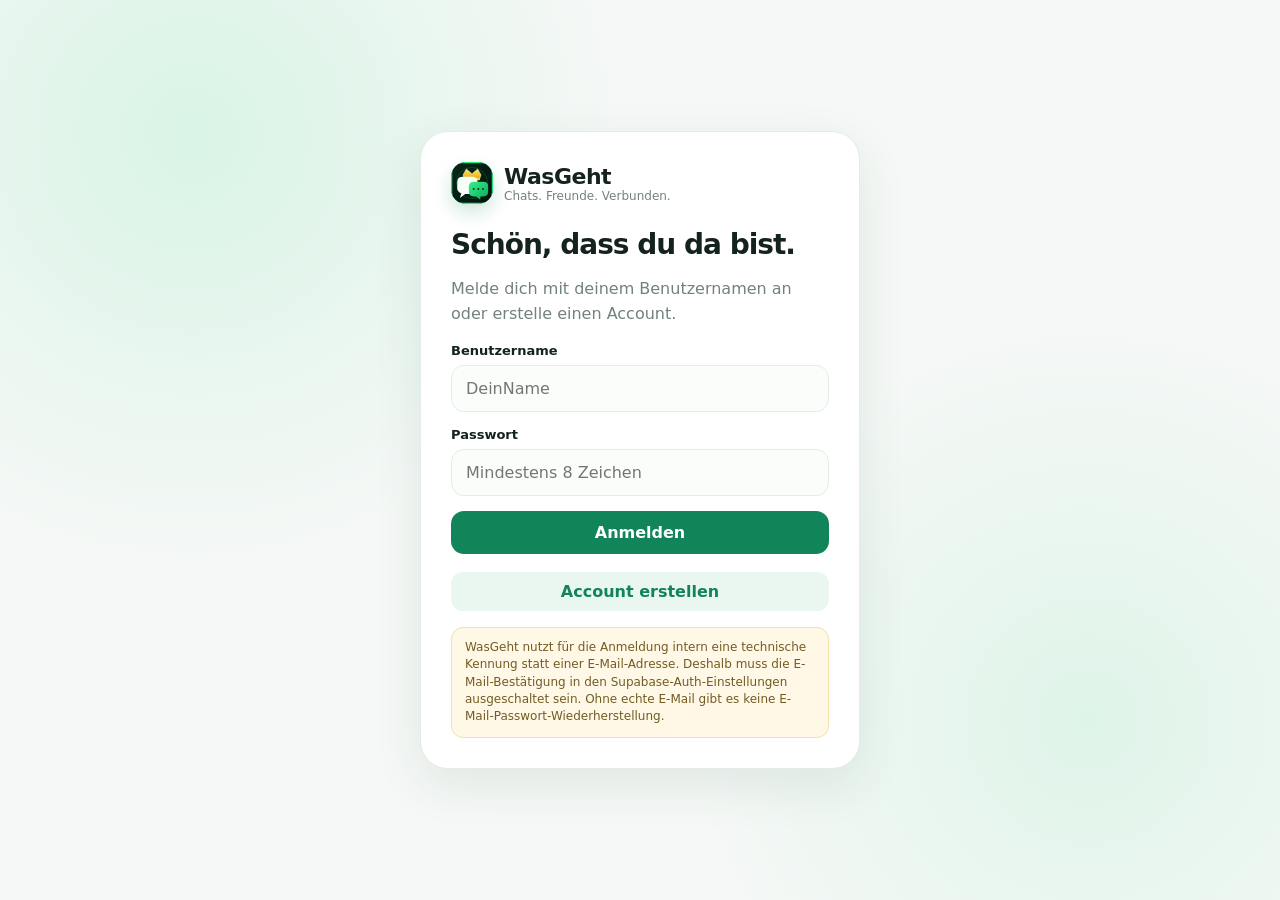
==== index.html @ f9642203 "Keep chat composer visible when mobile keyboard opens" ====
<!doctype html>
<html lang="de">
<head>
<meta charset="utf-8">
<meta name="viewport" content="width=device-width,initial-scale=1,viewport-fit=cover">
<meta name="theme-color" content="#12845a">
<meta name="description" content="WasGeht – Chats. Freunde. Verbunden.">
<link rel="icon" type="image/svg+xml" href="./icon.svg?v=4">
<link rel="apple-touch-icon" sizes="180x180" href="./icon.svg?v=4">
<meta name="apple-mobile-web-app-capable" content="yes">
<meta name="apple-mobile-web-app-title" content="WasGeht">
<link rel="manifest" href="./manifest.webmanifest">
<title>WasGeht – Chats. Freunde. Verbunden.</title>
<style>
:root{--green:#12845a;--green2:#19a875;--mint:#e9f7f0;--bg:#f5f8f6;--ink:#14231d;--muted:#73827a;--line:#e4ece7;--white:#fff;--shadow:0 16px 50px rgba(17,63,43,.09)}
*{box-sizing:border-box}html,body{margin:0;min-height:100%;font-family:Inter,ui-sans-serif,system-ui,-apple-system,BlinkMacSystemFont,"Segoe UI",sans-serif;background:var(--bg);color:var(--ink)}button,input,textarea,select{font:inherit}button{cursor:pointer;border:0}.hidden{display:none!important}.muted{color:var(--muted)}.small{font-size:12px}.brand{display:flex;align-items:center;gap:11px;font-weight:850;letter-spacing:-.5px}.brand-mark{width:42px;height:42px;border-radius:15px;background:linear-gradient(145deg,#1bb77b,#08764e);display:grid;place-items:center;overflow:hidden;box-shadow:0 8px 18px #12845a33;flex:none}.brand-mark img{width:100%;height:100%;object-fit:cover}.brand-name{font-size:22px}.tagline{font-size:12px;color:var(--muted);font-weight:500;letter-spacing:0}
.auth-wrap{min-height:100vh;display:grid;place-items:center;padding:22px;background:radial-gradient(circle at 15% 15%,#d9f4e6,transparent 32%),radial-gradient(circle at 85% 80%,#dff4e9,transparent 30%),var(--bg)}.auth-card{width:min(440px,100%);background:white;border:1px solid var(--line);border-radius:28px;padding:30px;box-shadow:var(--shadow)}.auth-card h1{font-size:28px;letter-spacing:-1px;margin:24px 0 7px}.auth-card p{color:var(--muted);line-height:1.55}.field{display:grid;gap:7px;margin:15px 0}.field label{font-size:13px;font-weight:700}.field input,.field textarea,.searchbox{width:100%;border:1px solid var(--line);border-radius:13px;padding:13px 14px;outline:none;background:#fbfdfb;color:var(--ink)}.field input:focus,.field textarea:focus,.searchbox:focus{border-color:#69c59b;box-shadow:0 0 0 3px #19a87518}.primary{background:var(--green);color:#fff;border-radius:13px;padding:12px 17px;font-weight:750;transition:.15s}.primary:hover{background:#0d704b;transform:translateY(-1px)}.secondary{background:var(--mint);color:var(--green);border-radius:12px;padding:10px 13px;font-weight:700}.ghost{background:transparent;color:var(--muted);padding:9px 11px;border-radius:10px}.ghost:hover{background:#f0f6f2;color:var(--green)}.danger{background:#fff0ef;color:#bd3930;border-radius:11px;padding:9px 12px;font-weight:700}.auth-actions{display:flex;gap:9px;margin-top:18px}.auth-actions button{flex:1}.notice{background:#fff8e7;border:1px solid #f2dfb0;color:#735c23;padding:11px 13px;border-radius:12px;font-size:12px;line-height:1.45;margin-top:16px}.message{padding:10px 12px;border-radius:12px;background:#f0f8f3;color:#166b4b;font-size:13px;margin:12px 0}.error{background:#fff0ef;color:#a9322c}
#app{height:100dvh;display:grid;grid-template-columns:270px 340px minmax(0,1fr);gap:0;background:#fff;overflow:hidden}.rail{background:#fbfdfb;border-right:1px solid var(--line);display:flex;flex-direction:column;padding:20px 14px;min-width:0}.rail .brand{padding:2px 9px 22px}.nav{display:grid;gap:5px}.nav button{display:flex;align-items:center;gap:12px;padding:12px 13px;border-radius:13px;background:transparent;color:#65746c;text-align:left;font-weight:700}.nav button.active,.nav button:hover{background:var(--mint);color:var(--green)}.nav .ico{width:23px;text-align:center;font-size:18px}.rail-bottom{margin-top:auto;border-top:1px solid var(--line);padding:14px 7px 0;display:flex;align-items:center;gap:10px}.avatar{width:39px;height:39px;border-radius:50%;background:#d9f1e5;color:var(--green);display:grid;place-items:center;font-weight:850;flex:none;overflow:hidden}.avatar img{width:100%;height:100%;object-fit:cover}.user-mini{min-width:0;flex:1}.user-mini strong{display:block;white-space:nowrap;overflow:hidden;text-overflow:ellipsis;font-size:13px}.list-panel{border-right:1px solid var(--line);display:flex;flex-direction:column;min-width:0;background:#fff}.list-head{padding:22px 20px 14px}.list-head h2{margin:0 0 14px;font-size:22px;letter-spacing:-.7px}.list-content{overflow:auto;padding:4px 10px 20px}.list-item{display:flex;align-items:center;gap:11px;padding:12px;border-radius:15px;cursor:pointer}.list-item:hover,.list-item.selected{background:#edf8f1}.list-item .meta{min-width:0;flex:1}.list-item strong{display:block;font-size:14px;white-space:nowrap;overflow:hidden;text-overflow:ellipsis}.list-item p{margin:4px 0 0;font-size:12px;color:var(--muted);white-space:nowrap;overflow:hidden;text-overflow:ellipsis}.dot{width:9px;height:9px;border-radius:50%;background:#20b77b;display:inline-block;margin-right:5px}.main{display:flex;flex-direction:column;min-width:0;min-height:0;background:#f8fbf9;position:relative}.empty{height:100%;display:grid;place-items:center;text-align:center;padding:25px}.empty-mark{width:90px;height:90px;border-radius:30px;background:#e6f6ed;color:var(--green);display:grid;place-items:center;font-size:42px;margin:0 auto 20px}.empty h2{margin:0 0 7px;font-size:23px}.empty p{color:var(--muted);max-width:350px;line-height:1.5}.chat-head{height:76px;background:#fff;border-bottom:1px solid var(--line);display:flex;align-items:center;padding:12px 20px;gap:12px}.chat-head .head-meta{flex:1;min-width:0}.chat-head strong{display:block}.chat-head .muted{font-size:12px;margin-top:4px}.chat-actions{display:flex;gap:5px}.chat-actions button{font-size:18px}.messages{flex:1;overflow:auto;padding:24px clamp(14px,4vw,54px);display:flex;flex-direction:column;gap:10px}.bubble-row{display:flex;align-items:flex-end;gap:8px;max-width:min(78%,640px)}.bubble-row.mine{align-self:flex-end;flex-direction:row-reverse}.bubble{background:#fff;border:1px solid var(--line);padding:10px 13px;border-radius:16px 16px 16px 5px;box-shadow:0 2px 7px #12351d08;min-width:80px;overflow-wrap:anywhere}.mine .bubble{background:#dff5e8;border-color:#d2eddd;border-radius:16px 16px 5px 16px}.bubble .sender{font-size:11px;font-weight:800;color:var(--green);margin-bottom:4px}.bubble .body{font-size:14px;line-height:1.45;white-space:pre-wrap}.bubble .time{font-size:10px;color:#829087;text-align:right;margin-top:5px}.bubble img,.bubble video{max-width:260px;max-height:230px;border-radius:10px;display:block;margin:5px 0}.bubble audio{max-width:260px}.bubble-tools{display:flex;gap:3px;opacity:0;transition:.15s}.bubble-row:hover .bubble-tools{opacity:1}.bubble-tools button{background:white;border:1px solid var(--line);border-radius:8px;padding:4px 6px;font-size:12px}.composer{background:#fff;border-top:1px solid var(--line);padding:14px 20px;display:flex;gap:9px;align-items:flex-end}.composer textarea{flex:1;resize:none;max-height:120px;border:1px solid var(--line);border-radius:15px;padding:12px 14px;outline:none;background:#fbfdfb}.composer button{width:44px;height:44px;border-radius:14px}.section-view{padding:24px;overflow:auto}.section-view h2{margin:0 0 6px;font-size:24px;letter-spacing:-.7px}.section-view .intro{color:var(--muted);margin:0 0 20px}.card{background:white;border:1px solid var(--line);border-radius:17px;padding:16px;margin:12px 0;box-shadow:0 3px 10px #173d2806}.card-row{display:flex;align-items:center;gap:12px}.card-row .grow{flex:1;min-width:0}.card-row strong{display:block}.card-row p{margin:4px 0 0;color:var(--muted);font-size:12px}.actions{display:flex;gap:7px;flex-wrap:wrap;margin-top:12px}.pill{font-size:11px;background:#eff7f2;color:#39755a;padding:5px 8px;border-radius:30px}.status-grid{display:grid;grid-template-columns:repeat(auto-fill,minmax(180px,1fr));gap:12px}.status-card{background:linear-gradient(145deg,#e2f7eb,#f9fffb);border:1px solid #d8eee1;border-radius:18px;padding:17px;min-height:130px;position:relative}.status-menu{position:absolute;right:10px;top:9px;z-index:3}.status-menu summary{list-style:none;cursor:pointer;width:32px;height:32px;border-radius:9px;background:#ffffffd9;color:#52675c;display:grid;place-items:center;font-size:22px;font-weight:800}.status-menu summary::-webkit-details-marker{display:none}.status-menu-pop{position:absolute;right:0;top:35px;background:#fff;border:1px solid var(--line);border-radius:11px;padding:7px;box-shadow:0 8px 24px #102b1c24;min-width:130px}.status-menu-pop button{width:100%;text-align:left;border:0;cursor:pointer}.modal-backdrop{position:fixed;inset:0;background:#0b241a70;display:grid;place-items:center;padding:16px;z-index:10}.modal{background:white;width:min(460px,100%);border-radius:22px;padding:22px;box-shadow:var(--shadow);max-height:90dvh;overflow:auto}.modal h3{margin:0 0 14px}.modal-actions{display:flex;justify-content:flex-end;gap:8px;margin-top:15px}.call-overlay{position:fixed;inset:0;background:#071d14f2;z-index:20;color:white;display:flex;flex-direction:column;align-items:center;justify-content:center;padding:20px}.call-videos{display:flex;gap:12px;max-width:900px;width:100%;justify-content:center;flex-wrap:wrap}.call-videos video{width:min(42vw,380px);max-height:55vh;background:#193d2d;border-radius:20px;object-fit:cover}.group-call-videos{display:flex;flex-wrap:wrap;gap:12px;justify-content:center;width:min(1100px,100%);max-height:62vh;overflow:auto}.group-call-tile{position:relative;width:min(28vw,260px);min-width:145px;aspect-ratio:4/3;background:#193d2d;border-radius:16px;overflow:hidden}.group-call-tile video{width:100%;height:100%;object-fit:cover;background:#193d2d}.group-call-tile span{position:absolute;left:8px;bottom:8px;padding:4px 8px;border-radius:8px;background:#071d14c9;color:#fff;font-size:12px}.group-call-local{outline:2px solid #42c98d}.call-buttons{display:flex;gap:14px;margin-top:25px}.call-buttons button{border-radius:50%;width:58px;height:58px;font-size:22px;background:#244a38;color:white}.call-buttons .hang{background:#d94040}.toast{position:fixed;bottom:22px;left:50%;transform:translateX(-50%);background:#153c2b;color:white;padding:11px 16px;border-radius:12px;z-index:50;box-shadow:var(--shadow);font-size:13px;max-width:90vw}.mobile-top{display:none}.bubble-row{position:relative}.bubble{position:relative;padding:9px 12px}.bubble .body{font-weight:650}.bubble-menu-trigger{position:absolute;right:5px;top:5px;width:27px;height:27px;border-radius:8px;background:#ffffffd9;color:#60736a;font-size:19px;line-height:1}.bubble-menu{display:none;position:absolute;right:5px;top:34px;z-index:4;min-width:165px;padding:7px;background:#fff;border:1px solid var(--line);border-radius:12px;box-shadow:0 8px 28px #102b1c24}.bubble-menu.open{display:grid;gap:3px}.bubble-menu button{background:transparent;text-align:left;padding:8px 9px;border-radius:8px;font-size:12px;color:var(--ink)}.bubble-menu button:hover{background:var(--mint)}.bubble-menu .menu-close{color:#a13b35;border-top:1px solid var(--line);margin-top:3px}
@media(max-width:950px){#app{grid-template-columns:72px 290px minmax(0,1fr)}.rail{padding:17px 9px}.rail .brand{padding:0 5px 20px}.brand-name,.tagline,.nav .nav-label,.user-mini{display:none}.brand-mark{width:48px;height:48px}.nav button{justify-content:center;padding:13px 5px}.rail-bottom{justify-content:center}.list-head{padding:18px 14px 12px}}
@media(max-width:650px){#app{display:block;height:100dvh}.rail{position:fixed;z-index:5;bottom:0;left:0;right:0;height:66px;border-right:0;border-top:1px solid var(--line);padding:5px 9px;background:#fff}.rail .brand,.rail-bottom{display:none}.nav{display:flex;justify-content:space-around;align-items:center;height:100%}.nav button{flex:1;justify-content:center;display:grid;gap:0;padding:6px 2px;font-size:10px}.nav .ico{font-size:19px}.nav .nav-label{display:block;font-size:10px}.list-panel{height:calc(100dvh - 66px);border:0}.main{height:calc(100dvh - 66px)}#app.chat-open .list-panel{display:none}#app.chat-open .main{display:flex}.chat-head{height:66px;padding:10px 12px}.chat-actions{gap:0}.chat-actions button{padding:7px}.messages{padding:15px 12px}.bubble-row{max-width:90%}.composer{padding:9px 10px}.section-view{padding:18px 14px}.mobile-top{display:flex;align-items:center;gap:10px}.mobile-back{display:inline-block!important}.list-head h2{font-size:21px}.auth-card{padding:24px 20px}}

/* Querformat: Seitenleiste und Chatspalten bleiben nebeneinander sichtbar. */
@media (orientation:landscape) and (max-height:600px){
  #app{display:grid;height:100dvh;min-height:0;grid-template-columns:60px minmax(185px,27vw) minmax(0,1fr);overflow:hidden}
  .rail{position:relative;inset:auto;height:100%;padding:10px 6px;border-top:0;border-right:1px solid var(--line);display:flex;flex-direction:column}
  .rail .brand{display:none}
  .rail-bottom{display:none}
  .nav{display:flex;flex-direction:column;justify-content:flex-start;gap:5px;height:auto}
  .nav button{display:flex;justify-content:center;flex:0 0 auto;padding:10px 4px}
  .nav .nav-label{display:none}
  .nav .ico{font-size:19px}
  .list-panel{display:flex;height:100%;min-height:0;border-right:1px solid var(--line)}
  .list-head{padding:10px 12px 8px}
  .list-head h2{font-size:18px;margin-bottom:8px}
  .list-content{min-height:0;overflow:auto}
  .main{display:flex;height:100%;min-height:0}
  .chat-head{height:54px;min-height:54px;padding:6px 12px}
  .messages{padding:10px 14px;gap:7px}
  .composer{padding:7px 10px}
  .composer textarea{max-height:68px}
  .section-view{padding:12px 16px}
  .call-overlay{padding:8px 14px;overflow:auto}
  .call-overlay h2{margin:2px 0;font-size:20px}
  .call-overlay p{margin:3px 0 8px}
  .call-videos{flex-wrap:nowrap;align-items:center;max-height:55dvh}
  .call-videos video{width:min(38vw,340px);max-height:48dvh}
  .call-buttons{margin-top:10px;gap:10px}
  .call-buttons button{width:48px;height:48px}
}

/* iPhone/iPad Hochkant: Navigation dauerhaft sichtbar, auch als installierte Web-App. */
@media screen and (max-width:760px) and (orientation:portrait){
  #app{display:flex!important;flex-direction:column!important;height:100dvh;min-height:0;overflow:hidden}
  .rail{order:2!important;position:fixed!important;left:0!important;right:0!important;bottom:0!important;top:auto!important;width:100%!important;height:calc(68px + env(safe-area-inset-bottom))!important;padding:5px 8px calc(5px + env(safe-area-inset-bottom))!important;display:flex!important;z-index:100!important;background:#fff!important;border-top:1px solid var(--line)!important;border-right:0!important}
  .rail .brand,.rail-bottom{display:none!important}
  .nav{display:flex!important;flex-direction:row!important;justify-content:space-around!important;align-items:center!important;gap:2px!important;width:100%!important;height:100%!important}
  .nav button{display:flex!important;flex:1 1 0!important;flex-direction:column!important;align-items:center!important;justify-content:center!important;gap:3px!important;min-width:0!important;padding:5px 1px!important;font-size:10px!important}
  .nav .ico{display:block!important;font-size:19px!important;line-height:1.1!important}
  .nav .nav-label{display:block!important;font-size:9px!important;white-space:nowrap!important}
  .list-panel{order:0!important;flex:1 1 auto!important;width:100%!important;height:auto!important;min-height:0!important;overflow:auto!important;padding-bottom:calc(70px + env(safe-area-inset-bottom))!important}
  .main{order:1!important;flex:1 1 auto!important;width:100%!important;height:auto!important;min-height:0!important;padding-bottom:calc(68px + env(safe-area-inset-bottom))!important;overflow:hidden!important}
  #app.chat-open .list-panel{display:none!important}
  #app.chat-open .main{display:flex!important}
}
/* Touch + viewport repair */
html,body{height:100%;overflow:hidden}
#app,.main,.list-panel,.messages,.list-content{min-height:0}
.main{overflow:hidden}
.messages,.list-content,.section-view{overscroll-behavior:contain;-webkit-overflow-scrolling:touch;touch-action:pan-y}
.composer{flex:none;min-height:60px;position:relative;z-index:2}
.composer textarea{min-width:0;min-height:44px;max-height:140px;flex:1 1 auto;resize:none;user-select:text;-webkit-user-select:text;touch-action:pan-y;pointer-events:auto;font-size:16px;line-height:1.35}
.composer button{flex:0 0 42px;min-width:42px;min-height:42px;touch-action:manipulation}
@media (max-width:900px) and (orientation:portrait){#app{grid-template-columns:64px minmax(220px,34vw) minmax(0,1fr)}}
@media (max-width:760px) and (orientation:portrait){
 #app{display:block!important;position:relative!important;height:var(--wg-vh,100dvh)!important;min-height:0!important;overflow:hidden!important}
 .rail{position:fixed!important;left:0!important;right:0!important;bottom:0!important;top:auto!important;height:calc(66px + env(safe-area-inset-bottom))!important;padding-bottom:env(safe-area-inset-bottom)!important;z-index:100!important}
 .list-panel,.main{position:absolute!important;left:0!important;right:0!important;top:0!important;bottom:calc(66px + env(safe-area-inset-bottom))!important;width:auto!important;height:auto!important;min-height:0!important;max-height:none!important;overflow:hidden!important}
 .list-panel{display:flex!important}.main{display:none!important;flex-direction:column!important}
 #app.chat-open .list-panel{display:none!important}#app.chat-open .main{display:flex!important}
 .chat-head{flex:0 0 58px!important;height:58px!important;min-height:58px!important;padding:6px 9px!important}
 .chat-head .avatar{width:34px;height:34px}.chat-actions button{min-width:34px;padding:6px!important}
 .messages{display:flex!important;flex:1 1 0!important;min-height:0!important;overflow-y:auto!important;overflow-x:hidden!important;padding:12px 10px!important}
 .composer{display:flex!important;flex:0 0 auto!important;align-items:flex-end!important;gap:5px!important;padding:7px 7px max(8px,env(safe-area-inset-bottom))!important;background:#fff!important}
 .composer textarea{min-height:42px!important;max-height:110px!important;padding:10px!important}
 .composer button{width:38px!important;min-width:38px!important;height:42px!important;min-height:42px!important;padding:0!important}
 .bubble-row{max-width:94%!important}
}
@media (orientation:landscape) and (max-height:600px){
 #app{height:100dvh!important;min-height:0!important;overflow:hidden!important}
 .main{min-height:0!important;overflow:hidden!important}
 .messages{min-height:0!important;flex:1 1 0!important;overflow-y:auto!important;overscroll-behavior:contain!important}
 .composer{display:flex!important;flex:0 0 auto!important;min-height:54px!important;padding:5px 8px!important}
 .composer textarea{min-height:40px!important;max-height:72px!important;font-size:16px!important}
 .composer button{width:38px!important;min-width:38px!important;height:40px!important;min-height:40px!important}
}
.emoji-grid{display:grid;grid-template-columns:repeat(8,minmax(0,1fr));gap:5px}
.emoji-grid button{background:#f0f7f2;border-radius:10px;min-height:40px;font-size:22px}
@media(max-width:480px){.emoji-grid{grid-template-columns:repeat(6,minmax(0,1fr))}}
</style>
</head>
<body>
<div id="auth" class="auth-wrap">
  <div class="auth-card">
    <div class="brand"><div class="brand-mark"><img src="./icon.svg?v=4" alt="WasGeht"></div><div><div class="brand-name">WasGeht</div><div class="tagline">Chats. Freunde. Verbunden.</div></div></div>
    <h1 id="authTitle">Schön, dass du da bist.</h1>
    <p id="authSubtitle">Melde dich mit deinem Benutzernamen an oder erstelle einen Account.</p>
    <div id="authMessage" class="message hidden"></div>
    <form id="authForm">
      <div class="field" id="usernameField"><label for="username">Benutzername</label><input id="username" autocomplete="username" minlength="3" maxlength="24" pattern="[A-Za-z0-9_]+" placeholder="DeinName" required></div>
      <div class="field"><label for="password">Passwort</label><input id="password" type="password" autocomplete="current-password" minlength="8" placeholder="Mindestens 8 Zeichen" required></div>
      <button class="primary" id="authSubmit" type="submit" style="width:100%">Anmelden</button>
    </form>
    <div class="auth-actions"><button class="secondary" id="toggleAuth" type="button">Account erstellen</button></div>
    <div class="notice">WasGeht nutzt für die Anmeldung intern eine technische Kennung statt einer E-Mail-Adresse. Deshalb muss die E-Mail-Bestätigung in den Supabase-Auth-Einstellungen ausgeschaltet sein. Ohne echte E-Mail gibt es keine E-Mail-Passwort-Wiederherstellung.</div>
  </div>
</div>
<div id="app" class="hidden">
  <aside class="rail">
    <div class="brand"><div class="brand-mark"><img src="./icon.svg?v=4" alt="WasGeht"></div><div><div class="brand-name">WasGeht</div><div class="tagline">Chats. Freunde. Verbunden.</div></div></div>
    <nav class="nav" id="nav">
      <button class="active" data-view="chats"><span class="ico">▣</span><span class="nav-label">Chats</span></button>
      <button data-view="contacts"><span class="ico">♙</span><span class="nav-label">Kontakte</span></button>
      <button data-view="groups"><span class="ico">◉</span><span class="nav-label">Gruppen</span></button>
      <button data-view="status"><span class="ico">◌</span><span class="nav-label">Status</span></button>
      <button data-view="profile"><span class="ico">⚙</span><span class="nav-label">Profil</span></button>
      <button data-view="admin" id="adminNav" class="hidden"><span class="ico">♛</span><span class="nav-label">Admin</span></button>
    </nav>
    <div class="rail-bottom"><div class="avatar" id="miniAvatar"><img src="./icon.svg?v=4" alt="WasGeht"></div><div class="user-mini"><strong id="miniName">Nutzer</strong><span class="muted small">Mein Konto</span></div><button class="ghost" id="logout" title="Abmelden">↪</button></div>
  </aside>
  <section class="list-panel" id="listPanel">
    <div class="list-head"><div class="mobile-top"><div class="brand-mark"><img src="./icon.svg?v=4" alt="WasGeht"></div><strong>WasGeht</strong></div><h2 id="listTitle">Chats</h2><input id="listSearch" class="searchbox" placeholder="Suchen …"></div>
    <div class="list-content" id="listContent"></div>
  </section>
  <main class="main" id="main">
    <div class="empty"><div><div class="empty-mark">✉</div><h2>Chats. Freunde. Verbunden.</h2><p>Wähle einen Chat aus oder starte eine neue Unterhaltung über deine Kontakte.</p></div></div>
  </main>
</div>
<div id="modalRoot"></div>
<div id="callOverlay" class="call-overlay hidden">
  <h2 id="callTitle">Anruf</h2><p id="callState">Verbinde …</p>
  <div class="call-videos"><video id="remoteVideo" autoplay playsinline></video><video id="localVideo" autoplay muted playsinline></video><audio id="remoteAudio" autoplay playsinline></audio><div id="groupCallVideos" class="group-call-videos hidden"></div></div>
  <div class="call-buttons"><button id="muteCall" title="Mikrofon">🎙</button><button id="cameraCall" title="Kamera">📷</button><button id="flipCameraCall" title="Vordere/rückwärtige Kamera wechseln" class="hidden">🔄</button><button class="hang" id="hangupCall" title="Auflegen">☎</button></div>
</div>
<div id="toast" class="toast hidden"></div>
<script type="module">
import { createClient } from 'https://esm.sh/@supabase/supabase-js@2.57.0';
const SB_URL='https://puddgzxqekteblmlpiqv.supabase.co';
const SB_KEY='sb_publishable_PVR0CA2g2AXgzoUDnAE_pg_GkWb5LRb';
const sb=createClient(SB_URL,SB_KEY);
const WG_VAPID_PUBLIC='BH-av83oXzQF0NmSt3saZAVzyLozLDl79BFtCoHfQl2eJWdtP-WQ08BC9xrQEPeW8ZlGhfqgwBIKeuTMqiGny0A';
function urlBase64ToUint8Array(s){const pad='='.repeat((4-s.length%4)%4);const raw=atob((s+pad).replace(/-/g,'+').replace(/_/g,'/'));return Uint8Array.from([...raw].map(ch=>ch.charCodeAt(0)))}
function isIOSDevice(){return /iPad|iPhone|iPod/.test(navigator.userAgent)||(navigator.platform==='MacIntel'&&navigator.maxTouchPoints>1)}
function isInstalledWebApp(){return window.matchMedia?.('(display-mode: standalone)').matches||navigator.standalone===true}
function showPushHelp(reason){
 const ios=isIOSDevice();
 let message=reason||'';
 if(ios&&!isInstalledWebApp())message='Bitte zuerst Safari öffnen, auf Teilen tippen und „Zum Home-Bildschirm“ wählen. Danach WasGeht über das neue Symbol öffnen und Push dort aktivieren.';
 else if(ios&&Notification.permission==='denied')message='Die Mitteilungen sind für WasGeht gesperrt. Öffne iPad-Einstellungen → Mitteilungen → WasGeht und aktiviere „Mitteilungen erlauben“. Danach WasGeht erneut öffnen.';
 else if(!message)message='Bitte erlaube Mitteilungen in den Browser- oder Geräteeinstellungen und versuche es erneut.';
 alert(message);
}
async function registerPush(){
 if(!('serviceWorker'in navigator)||!('PushManager'in window)||!('Notification'in window)){showPushHelp('Push wird von diesem Browser nicht unterstützt.');return false}
 if(isIOSDevice()&&!isInstalledWebApp()){showPushHelp();return false}
 let permission=Notification.permission;
 if(permission==='denied'){showPushHelp();return false}
 if(permission==='default')permission=await Notification.requestPermission();
 if(permission!=='granted'){showPushHelp('Die Mitteilungsanfrage wurde nicht erlaubt.');return false}
 const reg=await navigator.serviceWorker.ready;
 let sub=await reg.pushManager.getSubscription();
 const wantedKey=urlBase64ToUint8Array(WG_VAPID_PUBLIC);
 const currentKey=sub?.options?.applicationServerKey?new Uint8Array(sub.options.applicationServerKey):null;
 const keyMatches=!!currentKey&&currentKey.length===wantedKey.length&&currentKey.every((v,i)=>v===wantedKey[i]);
 if(sub&&!keyMatches){await sub.unsubscribe();sub=null}
 if(!sub)sub=await reg.pushManager.subscribe({userVisibleOnly:true,applicationServerKey:wantedKey});
 const {error}=await sb.from('wg_push_subscriptions').upsert({user_id:state.user.id,endpoint:sub.endpoint,subscription:sub.toJSON()},{onConflict:'user_id,endpoint'});
 if(error)throw error;
 toast('Push-Mitteilungen sind auf diesem Gerät eingerichtet.');
 return true;
}
async function sendPushForMessage(id){try{const {data,error}=await sb.functions.invoke('wg-send-push',{body:{message_id:id}});if(error){console.warn('Push-Zustellung:',error.message);toast('Nachricht gesendet, Push-Versand fehlgeschlagen: '+error.message);return}if(data?.error)toast('Push-Versand: '+data.error)}catch(e){console.warn('Push-Zustellung fehlgeschlagen',e);toast('Push-Versand fehlgeschlagen.')}}

const $=s=>document.querySelector(s);
const state={user:null,profile:null,view:'chats',conversation:null,conversations:[],messages:[],contacts:[],authMode:'login',realtime:null,call:null,callChannel:null,groupCall:null,groupCallChannel:null,replyTo:null,admin:false,profiles:[],showArchived:false,incomingCallChannel:null,pendingCallJoin:false};
function chatLocalKey(){return 'wg-chat-local-'+(state.user?.id||'guest')}
function getChatLocal(){try{return JSON.parse(localStorage.getItem(chatLocalKey())||'{}')}catch{return {}}}
function setChatLocal(data){try{localStorage.setItem(chatLocalKey(),JSON.stringify(data))}catch(e){toast('Lokale Chat-Einstellung konnte nicht gespeichert werden.')}}
function getChatLocalEntry(id){return getChatLocal()[id]||{}}
function hideMessageForMe(conversationId,messageId){const all=getChatLocal(),entry=all[conversationId]||{};entry.hiddenMessageIds=[...new Set([...(entry.hiddenMessageIds||[]),messageId])];all[conversationId]=entry;setChatLocal(all)}

const safe=s=>String(s??'').replace(/[&<>"']/g,c=>({'&':'&amp;','<':'&lt;','>':'&gt;','"':'&quot;',"'":'&#39;'}[c]));
const initials=s=>(s||'?').slice(0,1).toUpperCase();
function toast(t){const el=$('#toast');el.textContent=t;el.classList.remove('hidden');setTimeout(()=>el.classList.add('hidden'),3000)}
function showAuthMessage(t,err=false){const el=$('#authMessage');el.textContent=t;el.className='message'+(err?' error':'')}
function fakeEmail(u){return u.trim().toLowerCase()+'@login.wasgeht.invalid'}
function setAuthMode(mode){state.authMode=mode;$('#authTitle').textContent=mode==='login'?'Schön, dass du da bist.':'Erstelle deinen WasGeht-Account.';$('#authSubtitle').textContent=mode==='login'?'Melde dich mit deinem Benutzernamen an.':'Wähle einen Benutzernamen und ein sicheres Passwort.';$('#authSubmit').textContent=mode==='login'?'Anmelden':'Account erstellen';$('#toggleAuth').textContent=mode==='login'?'Account erstellen':'Zur Anmeldung';$('#password').autocomplete=mode==='login'?'current-password':'new-password';$('#authMessage').classList.add('hidden')}
$('#toggleAuth').addEventListener('click',()=>setAuthMode(state.authMode==='login'?'signup':'login'));
let authBusy=false;
window.addEventListener('error',e=>{if($('#auth')&&!$('#auth').classList.contains('hidden'))showAuthMessage('Die App konnte nicht vollständig starten: '+(e.message||'Unbekannter Fehler'),true)});
window.addEventListener('unhandledrejection',e=>{if($('#auth')&&!$('#auth').classList.contains('hidden'))showAuthMessage('Verbindungsfehler: '+(e.reason?.message||String(e.reason||'Bitte Seite neu laden.')),true)});
$('#authForm').addEventListener('submit',async e=>{
 e.preventDefault();if(authBusy)return;
 const username=$('#username').value.trim(),password=$('#password').value;
 if(!/^[A-Za-z0-9_]{3,24}$/.test(username)){showAuthMessage('Benutzername: 3–24 Zeichen, nur Buchstaben, Zahlen und _.',true);return}
 if(password.length<8){showAuthMessage('Bitte ein Passwort mit mindestens 8 Zeichen verwenden.',true);return}
 authBusy=true;const button=$('#authSubmit');button.disabled=true;button.textContent=state.authMode==='signup'?'Konto wird erstellt …':'Anmeldung läuft …';showAuthMessage('Bitte kurz warten …');
 try{
  if(state.authMode==='signup'){
   const {data,error}=await sb.auth.signUp({email:fakeEmail(username),password,options:{data:{username}}});
   if(error)throw error;
   if(!data.session){
    showAuthMessage('Supabase hat das Konto angelegt, aber noch keine Sitzung erstellt. Für diese Benutzername-Anmeldung muss „Confirm email“ im Supabase-Dashboard ausgeschaltet sein: Authentication → Providers → Email → Confirm email. Danach hier anmelden.',true);
    return;
   }
  }else{
   const {data,error}=await sb.auth.signInWithPassword({email:fakeEmail(username),password});
   if(error)throw error;
   if(!data.session)throw new Error('Keine Anmeldungssitzung erhalten. Bitte Supabase-E-Mail-Bestätigung prüfen.');
  }
  await boot();
  if(!state.user)throw new Error('Anmeldung war erfolgreich, aber das Nutzerprofil konnte nicht geladen werden.');
 }catch(err){
  const msg=err?.message||'Anmeldung fehlgeschlagen.';
  showAuthMessage(msg+(msg.toLowerCase().includes('fetch')?' Prüfe deine Internetverbindung und lade die Seite neu.':''),true);
 }finally{
  authBusy=false;button.disabled=false;button.textContent=state.authMode==='signup'?'Account erstellen':'Anmelden';
 }
});
sb.auth.onAuthStateChange((_event,session)=>{if(session&&!state.user&&!authBusy){setTimeout(()=>boot().catch(e=>showAuthMessage(e.message,true)),0)}else if(!session&&state.user){state.user=null;state.profile=null;state.conversation=null;if(state.globalChannel)sb.removeChannel(state.globalChannel);state.globalChannel=null;$('#app').classList.add('hidden');$('#auth').classList.remove('hidden')}});
let bootPromise=null;
async function boot(){
 if(bootPromise)return bootPromise;
 bootPromise=(async()=>{state.booting=true;
 try{
  const {data:{user},error:userError}=await sb.auth.getUser();if(userError)throw userError;if(!user)return;
  state.user=user;
  let {data:profile,error}=await sb.from('wg_profiles').select('*').eq('user_id',user.id).maybeSingle();if(error)throw error;
  if(!profile){const uname=user.user_metadata?.username||user.email.split('@')[0];const ins=await sb.from('wg_profiles').insert({user_id:user.id,username:uname}).select().single();if(ins.error)throw ins.error;profile=ins.data}
  if(profile.is_banned){await sb.auth.signOut();state.user=null;throw new Error('Dieses Konto ist gesperrt.')}
  state.profile=profile;const {data:adm,error:adminError}=await sb.from('wg_admins').select('user_id').eq('user_id',user.id).maybeSingle();if(adminError)throw adminError;state.admin=!!adm;
  $('#auth').classList.add('hidden');$('#app').classList.remove('hidden');$('#miniName').textContent=profile.username;$('#miniAvatar').innerHTML=profile.avatar_path?'':'<img src="./icon.svg?v=4" alt="WasGeht">';
  if(profile.avatar_path){const {data:av}=await sb.storage.from('wg-media').createSignedUrl(profile.avatar_path,3600);if(av?.signedUrl)$('#miniAvatar').innerHTML='<img src="'+av.signedUrl+'" alt="">'}
  $('#adminNav').classList.toggle('hidden',!state.admin);await heartbeat();await loadView('chats');const queryParams=new URLSearchParams(location.search);const targetConversation=queryParams.get('conversation');state.pendingCallJoin=queryParams.get('call')==='1';if(targetConversation){await openConversation(targetConversation);history.replaceState({},'',location.pathname)}subscribeGlobal();if(!window.__wgHeartbeat)window.__wgHeartbeat=setInterval(heartbeat,45000);
 }catch(e){state.user=null;state.profile=null;$('#app').classList.add('hidden');$('#auth').classList.remove('hidden');throw e}finally{state.booting=false;bootPromise=null}
 })();
 return bootPromise;
}
async function heartbeat(){if(!state.user?.id)return;try{await sb.rpc('wg_heartbeat')}catch(e){console.warn('Heartbeat fehlgeschlagen:',e?.message||e)}}
$('#logout').addEventListener('click',async()=>{await sb.auth.signOut();location.reload()});
function subscribeGlobal(){if(!state.user?.id)return;if(state.globalChannel)sb.removeChannel(state.globalChannel);state.globalChannel=sb.channel('wg-global-'+state.user.id).on('postgres_changes',{event:'INSERT',schema:'public',table:'wg_friend_requests',filter:'receiver_id=eq.'+state.user.id},()=>{if(state.view==='contacts')loadView('contacts');toast('Neue Kontaktanfrage')}).on('postgres_changes',{event:'INSERT',schema:'public',table:'wg_group_join_requests'},()=>{if(state.view==='groups')loadView('groups')}).on('postgres_changes',{event:'INSERT',schema:'public',table:'wg_messages'},async payload=>{const m=payload.new;if(!m||m.sender_id===state.user.id)return;const muted=(await sb.from('wg_conversation_settings').select('muted').eq('user_id',state.user.id).eq('conversation_id',m.conversation_id).maybeSingle()).data?.muted;if(muted)return;if(state.conversation?.id!==m.conversation_id){toast('Neue Nachricht erhalten');if(document.hidden&&'Notification'in window&&Notification.permission==='granted'){const reg=await navigator.serviceWorker?.ready;reg?.showNotification('WasGeht · Neue Nachricht',{body:m.body||'Du hast einen Anhang erhalten.',icon:'./icon.svg',tag:'wg-'+m.conversation_id})}}}).subscribe()}
$('#nav').addEventListener('click',e=>{const b=e.target.closest('button[data-view]');if(!b)return;loadView(b.dataset.view)});
function setNav(view){$('#nav').querySelectorAll('button').forEach(b=>b.classList.toggle('active',b.dataset.view===view))}
function titleFor(view){return ({chats:'Chats',contacts:'Kontakte',groups:'Gruppen',status:'Status',profile:'Profil',admin:'Admin'})[view]||'WasGeht'}
let viewLoadToken=0;
async function loadView(view){if(!state.user?.id){$('#app').classList.add('hidden');$('#auth').classList.remove('hidden');showAuthMessage('Bitte melde dich erneut an.',true);return}const token=++viewLoadToken;state.view=view;state.conversation=null;state.replyTo=null;setNav(view);$('#listTitle').textContent=titleFor(view);$('#listSearch').value='';$('#app').classList.remove('chat-open');$('#main').innerHTML='<div class="empty"><div><div class="empty-mark">◌</div><h2>Wird geladen …</h2></div></div>';try{if(view==='chats')await loadChatList();else if(view==='contacts')await renderContacts();else if(view==='groups')await renderGroups();else if(view==='status')await renderStatuses();else if(view==='profile')await renderProfile();else if(view==='admin')await renderAdmin();if(token!==viewLoadToken)return;if(view!=='chats')$('#listContent').innerHTML=''}catch(e){if(token===viewLoadToken)$('#main').innerHTML='<div class="section-view"><p class="error">'+safe(e.message||'Laden fehlgeschlagen')+'</p></div>'}}
async function loadChatList(){
 const {data:members,error}=await sb.from('wg_conversation_members').select('conversation_id').eq('user_id',state.user.id);
 if(error){toast(error.message);return}
 const ids=(members||[]).map(x=>x.conversation_id);
 if(!ids.length){
  $('#listContent').innerHTML='<div class="card"><button class="secondary" id="toggleArchived">'+(state.showArchived?'Alle Chats':'Archivierte Chats')+'</button><p class="muted">Noch keine Chats. Füge Kontakte hinzu oder erstelle eine Gruppe.</p><button class="primary" onclick="window.wgGo(\'contacts\')">Kontakte finden</button></div>';
  $('#toggleArchived').onclick=()=>{state.showArchived=!state.showArchived;loadChatList()};return;
 }
 const [convRes,allMembers,latest,settings]=await Promise.all([
  sb.from('wg_conversations').select('*').in('id',ids),
  sb.from('wg_conversation_members').select('conversation_id,user_id').in('conversation_id',ids),
  sb.from('wg_messages').select('conversation_id,body,message_type,created_at').in('conversation_id',ids).order('created_at',{ascending:false}).limit(500),
  sb.from('wg_conversation_settings').select('*').eq('user_id',state.user.id)
 ]);
 state.conversations=convRes.data||[];
 const userIds=[...new Set((allMembers.data||[]).map(x=>x.user_id))];
 const prof=userIds.length?await sb.from('wg_profiles').select('user_id,username,last_seen').in('user_id',userIds):{data:[]};
 const pmap=Object.fromEntries((prof.data||[]).map(p=>[p.user_id,p]));
 const settingsMap=Object.fromEntries((settings.data||[]).map(x=>[x.conversation_id,x]));
 const lastMap={};(latest.data||[]).forEach(m=>{if(!lastMap[m.conversation_id])lastMap[m.conversation_id]=m});
 const visible=state.conversations.filter(c=>{if(!!settingsMap[c.id]?.archived!==state.showArchived)return false;const hiddenAt=settingsMap[c.id]?.hidden_at;const lastTime=lastMap[c.id]?.created_at||c.last_message_at||c.created_at;return !(hiddenAt&&new Date(lastTime).getTime()<=new Date(hiddenAt).getTime())}).sort((a,b)=>{
  const ap=settingsMap[a.id]?.pinned_at,bp=settingsMap[b.id]?.pinned_at;
  if(ap||bp)return (bp?new Date(bp).getTime():0)-(ap?new Date(ap).getTime():0);
  return new Date(lastMap[b.id]?.created_at||b.last_message_at||b.created_at)-new Date(lastMap[a.id]?.created_at||a.last_message_at||a.created_at);
 });
 $('#listContent').innerHTML='<div class="card" style="padding:10px;margin-bottom:12px"><button class="secondary" id="toggleArchived">'+(state.showArchived?'← Zurück zu Chats':'Archivierte Chats')+'</button></div>'+(visible.length?visible.map(c=>{
  const ms=(allMembers.data||[]).filter(x=>x.conversation_id===c.id),other=ms.find(x=>x.user_id!==state.user.id);
  const name=c.kind==='group'?c.title:(pmap[other?.user_id]?.username||'Einzelchat'),last=lastMap[c.id],st=settingsMap[c.id]||{};
  return '<div class="list-item" data-conv="'+c.id+'"><div class="avatar">'+(c.kind==='group'?'👥':safe(initials(name)))+'</div><div class="meta"><strong>'+safe(name)+(st.pinned_at?' 📌':'')+'</strong><p>'+(last?safe(last.body||'Anhang'):c.kind==='group'?'Gruppe':'Noch keine Nachrichten')+(st.muted?' · 🔕':'')+'</p></div><span class="pill">'+(c.kind==='group'?'Gruppe':'Chat')+'</span></div>'
 }).join(''):'<div class="empty"><div><strong>'+(state.showArchived?'Archiv ist leer':'Keine Chats hier')+'</strong></div></div>');
 $('#toggleArchived').onclick=()=>{state.showArchived=!state.showArchived;loadChatList()};
 $('#listContent').querySelectorAll('[data-conv]').forEach(el=>el.addEventListener('click',()=>openConversation(el.dataset.conv)));
}
async function openConversation(id){const c=state.conversations.find(x=>x.id===id)||(await sb.from('wg_conversations').select('*').eq('id',id).single()).data;if(!c)return;state.conversation=c;$('#app').classList.add('chat-open');const members=await sb.from('wg_conversation_members').select('user_id,role').eq('conversation_id',id);const other=(members.data||[]).find(x=>x.user_id!==state.user.id);const op=other?(await sb.from('wg_profiles').select('username,last_seen').eq('user_id',other.user_id).maybeSingle()).data:null;const title=c.kind==='group'?c.title:(op?.username||'Einzelchat');const {data:groupAvatarData}=c.kind==='group'&&c.avatar_path?await sb.storage.from('wg-media').createSignedUrl(c.avatar_path,3600):{data:null};const avatarMarkup=c.kind==='group'?(groupAvatarData?.signedUrl?'<img src="'+safe(groupAvatarData.signedUrl)+'" alt="">':'👥'):safe(initials(title));const online=op?.last_seen&&Date.now()-new Date(op.last_seen).getTime()<90000;$('#main').innerHTML='<div class="chat-head"><button class="ghost mobile-back" style="display:none" id="backChats">‹</button><div class="avatar">'+avatarMarkup+'</div><div class="head-meta"><strong>'+safe(title)+'</strong><div class="muted">'+(c.kind==='group'?'Gruppe · '+(members.data||[]).length+' Mitglieder':(online?'<span class="dot"></span>Online':'Offline'))+'</div></div><div class="chat-actions">'+(c.kind==='dm'?'<button class="ghost" id="voiceCall" title="Sprachanruf">📞</button><button class="ghost" id="videoCall" title="Videoanruf">▣</button>':'<button class="ghost" id="groupVoiceCall" title="Gruppen-Sprachanruf">📞</button><button class="ghost" id="groupVideoCall" title="Video-Gruppenanruf">▣</button><button class="ghost" id="groupInfo" title="Gruppeninfo">ⓘ</button>')+'<button class="ghost" id="chatMore" title="Mehr">⋯</button></div></div><div class="messages" id="messages"></div><div class="composer"><button class="ghost" id="recordVoice" title="Sprachnachricht aufnehmen">🎙</button><button class="ghost" id="emojiButton" title="Emoji einfügen">😊</button><button class="ghost" id="attach" title="Bild oder Datei senden">＋</button><input id="fileInput" type="file" accept="image/*,video/mp4,video/webm,audio/*" class="hidden"><textarea id="messageInput" rows="1" inputmode="text" enterkeyhint="send" autocomplete="off" autocapitalize="sentences" placeholder="Nachricht schreiben …"></textarea><button class="primary" id="sendMessage" title="Senden">➤</button></div>';$('#backChats').addEventListener('click',()=>{$('#app').classList.remove('chat-open');loadView('chats')});$('#sendMessage').addEventListener('click',sendMessage);$('#messageInput').addEventListener('keydown',e=>{if(e.key==='Enter'&&!e.shiftKey){e.preventDefault();sendMessage()}});$('#emojiButton').addEventListener('click',chooseComposerEmoji);$('#attach').addEventListener('click',()=>$('#fileInput').click());$('#recordVoice').addEventListener('click',recordVoiceMessage);$('#fileInput').addEventListener('change',uploadMessageFile);if(c.kind==='group'){$('#groupInfo').addEventListener('click',()=>showGroupInfo(c));$('#groupVoiceCall').addEventListener('click',()=>startGroupCall(false));$('#groupVideoCall').addEventListener('click',()=>startGroupCall(true))}else{$('#voiceCall').addEventListener('click',()=>startCall(false));$('#videoCall').addEventListener('click',()=>startCall(true))}$('#chatMore').addEventListener('click',()=>showChatMore(c,other));listenForCalls(id);await loadMessages();if(state.realtime)sb.removeChannel(state.realtime);state.realtime=sb.channel('wg-msg-'+id).on('postgres_changes',{event:'*',schema:'public',table:'wg_messages',filter:'conversation_id=eq.'+id},payload=>{loadMessages();}).subscribe()}
async function loadMessages(){
 if(!state.conversation)return;
 const {data,error}=await sb.from('wg_messages').select('*').eq('conversation_id',state.conversation.id).order('created_at',{ascending:true}).limit(250);
 if(error){toast(error.message);return}
 const {data:chatSetting}=await sb.from('wg_conversation_settings').select('cleared_at').eq('user_id',state.user.id).eq('conversation_id',state.conversation.id).maybeSingle();const localEntry=getChatLocalEntry(state.conversation.id);state.messages=(data||[]).filter(m=>(!chatSetting?.cleared_at||new Date(m.created_at).getTime()>new Date(chatSetting.cleared_at).getTime())&&!(localEntry.hiddenMessageIds||[]).includes(m.id));
 const ids=[...new Set(state.messages.map(m=>m.sender_id))];
 const [profiles,pinRows,reactionRows]=await Promise.all([
  ids.length?sb.from('wg_profiles').select('user_id,username').in('user_id',ids):Promise.resolve({data:[]}),
  sb.from('wg_message_pins').select('message_id,pinned_by,created_at').eq('conversation_id',state.conversation.id).order('created_at',{ascending:false}),
  state.messages.length?sb.from('wg_reactions').select('message_id,user_id,emoji').in('message_id',state.messages.map(m=>m.id)):Promise.resolve({data:[]})
 ]);
 const pmap=Object.fromEntries((profiles.data||[]).map(p=>[p.user_id,p.username]));
 const reactionMap={};(reactionRows.data||[]).forEach(r=>{(reactionMap[r.message_id]??=[]).push(r)});
 const receiptRows=state.messages.length?(await sb.from('wg_message_receipts').select('message_id,delivered_at,read_at,user_id').in('message_id',state.messages.map(m=>m.id)).neq('user_id',state.user.id)).data||[]:[];
 const receiptMap=Object.fromEntries(receiptRows.map(r=>[r.message_id,r]));
 const mediaUrls={};const mediaPaths=[...new Set(state.messages.map(m=>m.media_path).filter(Boolean))];if(mediaPaths.length){const {data:signedRows,error:signedError}=await sb.storage.from('wg-media').createSignedUrls(mediaPaths,3600);if(signedError)console.warn('Medienlinks konnten nicht geladen werden:',signedError.message);for(const row of signedRows||[]){if(row.signedUrl)for(const m of state.messages)if(m.media_path===row.path)mediaUrls[m.id]=row.signedUrl}}
 const pinnedIds=(pinRows.data||[]).map(x=>x.message_id);
 const pinnedMessages=pinnedIds.length?(await sb.from('wg_messages').select('id,body,sender_id,deleted_at').in('id',pinnedIds)).data||[]:[];
 const pinnedNames=pinnedMessages.length?(await sb.from('wg_profiles').select('user_id,username').in('user_id',[...new Set(pinnedMessages.map(m=>m.sender_id))])).data||[]:[];
 const pinnedMap=Object.fromEntries(pinnedNames.map(p=>[p.user_id,p.username]));
 const banner=pinnedMessages.length?'<div class="card" style="margin:10px 12px;padding:10px"><strong>📌 Angeheftete Nachrichten</strong>'+pinnedMessages.map(m=>'<div class="card-row"><span class="grow">'+safe(pinnedMap[m.sender_id]||'Nutzer')+': '+safe(m.deleted_at?'Nachricht gelöscht':m.body||'Anhang')+'</span><button class="ghost" data-unpin="'+m.id+'">Lösen</button></div>').join('')+'</div>':'';
 const el=$('#messages');const atBottom=el.scrollHeight-el.scrollTop-el.clientHeight<100;
 el.innerHTML=banner+state.messages.map(m=>{
  const mine=m.sender_id===state.user.id;let content=safe(m.body);
  if(m.deleted_at)content='<i class="muted">Nachricht gelöscht</i>';
  else if(m.message_type==='system'&&/^__WG_GROUP_CALL_INVITE_(VIDEO|AUDIO)__/.test(m.body||'')){const mode=m.body.includes('VIDEO')?'Video-Gruppenanruf':'Gruppen-Sprachanruf';content='👥 '+mode+' gestartet'+(!mine?' <button class="secondary" data-join-group-call="'+m.id+'">Beitreten</button>':'');}
  else if(m.message_type==='system'&&/^__WG_CALL_INVITE_(VIDEO|AUDIO)__/.test(m.body||'')){const mode=m.body.includes('VIDEO')?'Videoanruf':'Sprachanruf';content=mine?'<div>📞 '+mode+' · Warte auf Teilnehmer …</div>':'<div>📞 '+mode+' · Eingehender Anruf</div><button class="secondary" data-join-call="'+m.id+'">Beitreten</button>';
  }
  else if(m.media_path&&mediaUrls[m.id]){const u=mediaUrls[m.id];if(m.message_type==='image')content='<img src="'+u+'" alt="Bild">';else if(m.message_type==='video')content='<video controls src="'+u+'"></video>';else if(m.message_type==='audio')content='<audio controls src="'+u+'"></audio>'+(m.body?'<div>'+safe(m.body)+'</div>':'')}
  const clock=new Date(m.created_at).toLocaleTimeString('de-DE',{hour:'2-digit',minute:'2-digit'});
  const receipt=mine?(receiptMap[m.id]?.read_at?' · ✓✓ Gelesen':receiptMap[m.id]?.delivered_at?' · ✓✓ Zugestellt':' · ✓ Gesendet'):'';
  const time=clock+receipt;
  const pinned=pinnedIds.includes(m.id);
   const reactions=(reactionMap[m.id]||[]).reduce((out,r)=>{const same=(reactionMap[m.id]||[]).filter(x=>x.emoji===r.emoji).length;return out.includes('data-emoji="'+r.emoji+'"')?out:out+'<button class="ghost" data-react="'+m.id+'" data-emoji="'+safe(r.emoji)+'">'+safe(r.emoji)+' '+same+'</button>'},'');
   return '<div class="bubble-row '+(mine?'mine':'')+'"><div class="bubble">'+(!mine?'<div class="sender">'+safe(pmap[m.sender_id]||'Nutzer')+'</div>':'')+'<button class="bubble-menu-trigger" type="button" aria-label="Nachrichtenmenü" data-menu-toggle="'+m.id+'">⋮</button><div class="bubble-menu" id="bubble-menu-'+m.id+'">'+(mine&&!m.deleted_at?'<button data-edit="'+m.id+'">Bearbeiten</button><button data-delete="'+m.id+'">Für alle löschen</button>':'')+(!m.deleted_at?'<button data-delete-me="'+m.id+'">Für mich löschen</button>':'')+'<button data-add-reaction="'+m.id+'">Reaktion</button><button data-reply="'+m.id+'">Antworten</button>'+(!m.deleted_at?'<button data-forward="'+m.id+'">Weiterleiten</button><button data-pin="'+m.id+'">'+(pinned?'Anheften lösen':'Anheften')+'</button>':'')+'<button class="menu-close" data-menu-close="'+m.id+'">✕ Schließen</button></div><div class="body">'+content+'</div><div class="time">'+time+(m.edited_at?' · bearbeitet':'')+'</div>'+ (reactions?'<div class="actions">'+reactions+'</div>':'')+'</div></div>'
 }).join('');
  el.querySelectorAll('[data-menu-toggle]').forEach(b=>b.addEventListener('click',()=>{const menu=$('#bubble-menu-'+b.dataset.menuToggle);document.querySelectorAll('.bubble-menu.open').forEach(x=>{if(x!==menu)x.classList.remove('open')});menu?.classList.toggle('open')}));
  el.querySelectorAll('[data-menu-close]').forEach(b=>b.addEventListener('click',()=>$('#bubble-menu-'+b.dataset.menuClose)?.classList.remove('open')));
 el.querySelectorAll('[data-edit]').forEach(b=>b.addEventListener('click',()=>editMessage(b.dataset.edit)));
 el.querySelectorAll('[data-delete]').forEach(b=>b.addEventListener('click',()=>deleteMessage(b.dataset.delete)));
 el.querySelectorAll('[data-delete-me]').forEach(b=>b.addEventListener('click',()=>deleteMessageForMe(b.dataset.deleteMe)));
 el.querySelectorAll('[data-react]').forEach(b=>b.addEventListener('click',()=>reactMessage(b.dataset.react,b.dataset.emoji)));el.querySelectorAll('[data-add-reaction]').forEach(b=>b.addEventListener('click',()=>chooseReaction(b.dataset.addReaction)));
 el.querySelectorAll('[data-reply]').forEach(b=>b.addEventListener('click',()=>{state.replyTo=b.dataset.reply;$('#messageInput').placeholder='Antwort schreiben …';$('#messageInput').focus()}));
 el.querySelectorAll('[data-forward]').forEach(b=>b.addEventListener('click',()=>forwardMessage(b.dataset.forward)));
 el.querySelectorAll('[data-pin]').forEach(b=>b.addEventListener('click',()=>toggleMessagePin(b.dataset.pin)));
 el.querySelectorAll('[data-join-call]').forEach(b=>b.addEventListener('click',()=>joinCallInvite(b.dataset.joinCall)));
 el.querySelectorAll('[data-join-group-call]').forEach(b=>b.addEventListener('click',()=>joinGroupCall((state.messages.find(m=>m.id===b.dataset.joinGroupCall)?.body||'').includes('VIDEO'))));
 // Automatisch beitreten, sobald der Empfänger den Chat mit einer frischen Einladung geöffnet hat.
 const incomingInvite=[...state.messages].reverse().find(m=>m.sender_id!==state.user.id&&!m.deleted_at&&m.message_type==='system'&&/^__WG_CALL_INVITE_(VIDEO|AUDIO)__/.test(m.body||'')&&Date.now()-new Date(m.created_at).getTime()<120000);
 const incomingGroupInvite=[...state.messages].reverse().find(m=>m.sender_id!==state.user.id&&!m.deleted_at&&m.message_type==='system'&&/^__WG_GROUP_CALL_INVITE_(VIDEO|AUDIO)__/.test(m.body||'')&&Date.now()-new Date(m.created_at).getTime()<180000);
 if(state.pendingCallJoin&&state.conversation.kind==='group'&&incomingGroupInvite&&!state.groupCall){state.pendingCallJoin=false;joinGroupCall(incomingGroupInvite.body.includes('VIDEO')).catch(e=>console.warn('Gruppenanruf-Beitritt fehlgeschlagen',e))}
 else if(state.pendingCallJoin&&state.conversation.kind==='dm'&&incomingInvite&&!state.call&&autoJoiningInviteId!==incomingInvite.id){state.pendingCallJoin=false;autoJoiningInviteId=incomingInvite.id;joinCallInvite(incomingInvite.id).catch(e=>{autoJoiningInviteId=null;console.warn('Automatischer Anrufbeitritt fehlgeschlagen',e)})}

 el.querySelectorAll('[data-unpin]').forEach(b=>b.addEventListener('click',()=>toggleMessagePin(b.dataset.unpin)));
 if(atBottom)el.scrollTop=el.scrollHeight;
 markRead();
}
async function toggleMessagePin(id){
 const existing=await sb.from('wg_message_pins').select('message_id').eq('message_id',id).maybeSingle();
 let result;
 if(existing.data)result=await sb.from('wg_message_pins').delete().eq('message_id',id);
 else result=await sb.from('wg_message_pins').insert({message_id:id,conversation_id:state.conversation.id,pinned_by:state.user.id});
 if(result.error)toast(result.error.message);else loadMessages();
}
async function forwardMessage(id){
 const m=state.messages.find(x=>x.id===id);if(!m||m.deleted_at)return;
 const {data:members}=await sb.from('wg_conversation_members').select('conversation_id').eq('user_id',state.user.id);
 const ids=(members||[]).map(x=>x.conversation_id);
 const {data:convs}=ids.length?await sb.from('wg_conversations').select('id,kind,title').in('id',ids):{data:[]};
 const choices=(convs||[]).filter(c=>c.id!==state.conversation.id);
 if(!choices.length){toast('Du hast noch keinen anderen Chat.');return}
 const options=choices.map(c=>'<option value="'+c.id+'">'+safe(c.kind==='group'?c.title:'Einzelchat')+'</option>').join('');
 showModal('<div class="modal"><h3>Nachricht weiterleiten</h3><div class="field"><label>Chat auswählen</label><select id="forwardTarget">'+options+'</select></div><div class="modal-actions"><button class="ghost" id="cancelForward">Abbrechen</button><button class="primary" id="confirmForward">Weiterleiten</button></div></div>');
 $('#cancelForward').onclick=closeModal;
 $('#confirmForward').onclick=async()=>{
  const target=$('#forwardTarget').value;
  const {error}=await sb.from('wg_messages').insert({conversation_id:target,sender_id:state.user.id,body:m.body||'',message_type:m.message_type||'text',media_path:m.media_path||null,reply_to:null});
  if(error)toast(error.message);else toast('Nachricht weitergeleitet');
  closeModal();
 };
}
async function markRead(){const unread=state.messages.filter(m=>m.sender_id!==state.user.id);if(!unread.length)return;const now=new Date().toISOString();const rows=unread.map(m=>({message_id:m.id,user_id:state.user.id,delivered_at:now,read_at:now}));const {error}=await sb.from('wg_message_receipts').upsert(rows,{onConflict:'message_id,user_id'});if(error)console.warn('Lesebestätigung fehlgeschlagen:',error.message)}
async function sendMessage(){const input=$('#messageInput');const body=input.value.trim();if(!body||!state.conversation)return;input.value='';const payload={conversation_id:state.conversation.id,sender_id:state.user.id,body,message_type:'text',reply_to:state.replyTo};state.replyTo=null;input.placeholder='Nachricht schreiben …';const {data,error}=await sb.from('wg_messages').insert(payload).select('id').single();if(error){toast(error.message);input.value=body}else{loadMessages();sendPushForMessage(data.id)}}
async function editMessage(id){const m=state.messages.find(x=>x.id===id);const body=prompt('Nachricht bearbeiten:',m?.body||'');if(body===null)return;const {error}=await sb.from('wg_messages').update({body:body,edited_at:new Date().toISOString()}).eq('id',id);if(error)toast(error.message);else loadMessages()}
async function deleteMessage(id){if(!confirm('Nachricht für alle in diesem Chat löschen?'))return;const {error}=await sb.from('wg_messages').update({body:'',deleted_at:new Date().toISOString()}).eq('id',id);if(error)toast(error.message);else loadMessages()}
async function deleteMessageForMe(id){if(!confirm('Diese Nachricht nur für dich ausblenden? Andere sehen sie weiterhin.'))return;hideMessageForMe(state.conversation.id,id);loadMessages();toast('Nachricht nur für dich gelöscht.')}
async function reactMessage(id,emoji='❤️'){
 const {data:existing}=await sb.from('wg_reactions').select('message_id').eq('message_id',id).eq('user_id',state.user.id).eq('emoji',emoji).maybeSingle();
 const result=existing?await sb.from('wg_reactions').delete().eq('message_id',id).eq('user_id',state.user.id).eq('emoji',emoji):await sb.from('wg_reactions').insert({message_id:id,user_id:state.user.id,emoji});
 if(result.error)toast(result.error.message);else loadMessages();
}
function chooseComposerEmoji(){
 const emojis=['😀','😃','😄','😁','😆','🥹','😂','🤣','😊','😍','🥰','😘','😎','🤔','😭','😡','👍','👎','👏','🙏','❤️','💚','🔥','🎉','✨','💯','🥳','🤝','💪','🙌','💀','🤩','😴','🤗','😉','😇','😋','🤤','🤯','😮','😢','🫶','💬','🌹','☀️','🌈','🍀','⚽','🎮'];
 showModal('<div class="modal"><h3>Emoji auswählen</h3><div class="emoji-grid">'+emojis.map(e=>'<button type="button" data-compose-emoji="'+e+'">'+e+'</button>').join('')+'</div><div class="modal-actions"><button class="ghost" id="closeComposerEmoji">Schließen</button></div></div>');
 $('#closeComposerEmoji').onclick=closeModal;
 document.querySelectorAll('[data-compose-emoji]').forEach(b=>b.onclick=()=>{
  const input=$('#messageInput');const emoji=b.dataset.composeEmoji;const start=input.selectionStart??input.value.length;const end=input.selectionEnd??start;
  input.setRangeText(emoji,start,end,'end');input.focus();input.dispatchEvent(new Event('input',{bubbles:true}));closeModal();
 });
}
function chooseReaction(id){
 const emojis=['👍','❤️','😂','😮','😢','🙏','🔥','🎉'];
 showModal('<div class="modal"><h3>Reaktion auswählen</h3><div class="actions">'+emojis.map(e=>'<button class="secondary" data-pick-emoji="'+e+'">'+e+'</button>').join('')+'</div><div class="modal-actions"><button class="ghost" id="closeEmoji">Schließen</button></div></div>');
 $('#closeEmoji').onclick=closeModal;
 document.querySelectorAll('[data-pick-emoji]').forEach(b=>b.onclick=()=>{closeModal();reactMessage(id,b.dataset.pickEmoji)});
}
async function recordVoiceMessage(){
  if(state.recorder?.state==='recording'){state.recorder.stop();$('#recordVoice').textContent='🎙';return}
  if(!navigator.mediaDevices?.getUserMedia||!window.MediaRecorder){toast('Sprachnachrichten werden von diesem Browser nicht unterstützt.');return}
  try{
    const stream=await navigator.mediaDevices.getUserMedia({audio:true});
    const types=['audio/webm;codecs=opus','audio/ogg;codecs=opus','audio/webm'];
    const mime=types.find(t=>MediaRecorder.isTypeSupported(t));
    if(!mime){stream.getTracks().forEach(t=>t.stop());toast('Dieser Browser bietet kein unterstütztes Aufnahmeformat.');return}
    const chunks=[],recorder=new MediaRecorder(stream,{mimeType:mime});
    state.recorder=recorder;$('#recordVoice').textContent='⏹';
    recorder.ondataavailable=e=>{if(e.data.size)chunks.push(e.data)};
    recorder.onerror=()=>toast('Aufnahme fehlgeschlagen.');
    recorder.onstop=async()=>{
      stream.getTracks().forEach(t=>t.stop());$('#recordVoice').textContent='🎙';
      const blob=new Blob(chunks,{type:mime});if(!blob.size)return;
      if(blob.size>50*1024*1024){toast('Aufnahme ist zu groß.');return}
      const ext=mime.includes('ogg')?'ogg':'webm';
      const path=state.user.id+'/'+state.conversation.id+'/'+crypto.randomUUID()+'.'+ext;
      const up=await sb.storage.from('wg-media').upload(path,blob,{contentType:mime.split(';')[0],upsert:false});
      if(up.error){toast(up.error.message);return}
      const {data:msg,error}=await sb.from('wg_messages').insert({conversation_id:state.conversation.id,sender_id:state.user.id,body:'',message_type:'audio',media_path:path}).select('id').single();
      if(error)toast(error.message);else{toast('Sprachnachricht gesendet');loadMessages();sendPushForMessage(msg.id)}
    };
    recorder.start();toast('Aufnahme läuft – tippe erneut zum Beenden.');
  }catch(e){toast('Mikrofon nicht verfügbar: '+e.message)}
}
async function uploadMessageFile(e){const f=e.target.files?.[0];if(!f||!state.conversation)return;if(f.size>50*1024*1024){toast('Datei darf höchstens 50 MB groß sein.');return}const path=state.user.id+'/'+state.conversation.id+'/'+crypto.randomUUID()+'_'+f.name.replace(/[^A-Za-z0-9._-]/g,'_');const up=await sb.storage.from('wg-media').upload(path,f,{contentType:f.type,upsert:false});if(up.error){toast(up.error.message);return}const type=f.type.startsWith('image/')?'image':f.type.startsWith('video/')?'video':f.type.startsWith('audio/')?'audio':'file';const {data:msg,error}=await sb.from('wg_messages').insert({conversation_id:state.conversation.id,sender_id:state.user.id,body:f.name,message_type:type,media_path:path}).select('id').single();if(error)toast(error.message);else{loadMessages();sendPushForMessage(msg.id)}e.target.value=''}
async function showGroupInfo(c){
  const {data:members,error:memberError}=await sb.from('wg_conversation_members').select('user_id,role').eq('conversation_id',c.id);
  if(memberError){toast(memberError.message);return}
  const {data:requests}=await sb.from('wg_group_join_requests').select('*').eq('conversation_id',c.id).eq('status','pending');
  const memberList=members||[];
  const profiles=memberList.length?await sb.from('wg_profiles').select('user_id,username').in('user_id',memberList.map(x=>x.user_id)):{data:[]};
  const pmap=Object.fromEntries((profiles.data||[]).map(p=>[p.user_id,p.username]));
  const myMembership=memberList.find(m=>m.user_id===state.user.id);
  const canAdd=myMembership?.role==='owner';
  let html='<div class="modal"><h3>Gruppeninformationen</h3><div class="field"><label>Gruppenbild</label><input id="groupAvatarFile" type="file" accept="image/png,image/jpeg,image/webp,image/gif"></div><button class="secondary" id="uploadGroupAvatar">Gruppenbild hochladen</button><div class="field"><label>Gruppenname</label><input id="editGroupTitle" maxlength="60" value="'+safe(c.title)+'"></div><div class="field"><label>Beschreibung</label><textarea id="editGroupDesc" rows="3">'+safe(c.description||'')+'</textarea></div><div class="field"><label>Gruppe</label><div class="pill">'+(c.is_public?'Öffentlich':'Privat')+'</div></div><h4>Mitglieder ('+memberList.length+')</h4>'+memberList.map(m=>'<div class="card-row"><div class="avatar">'+safe(initials(pmap[m.user_id]||'?'))+'</div><div class="grow"><strong>'+safe(pmap[m.user_id]||'Nutzer')+'</strong><p>'+(m.role==='owner'?'Gruppen-Ersteller':'Mitglied')+'</p></div></div>').join('');
  if(canAdd){
    html+='<h4>Personen hinzufügen</h4><div class="field"><label>Benutzername suchen</label><input id="groupMemberSearch" placeholder="Namen eingeben …"></div><div id="groupMemberResults"><p class="muted small">Suche nach einem WasGeht-Benutzernamen.</p></div>';
  }
  if(requests?.length){html+='<h4>Beitrittsanfragen</h4>'+requests.map(r=>'<div class="card-row"><div class="grow">Anfrage von '+safe(r.requester_id.slice(0,8))+'</div><button class="primary" data-accept-join="'+r.id+'">Annehmen</button></div>').join('')}
  html+='<div class="modal-actions"><button class="danger" id="leaveGroup">Gruppe verlassen</button><button class="ghost" id="closeModal">Schließen</button><button class="primary" id="saveGroup">Speichern</button></div></div>';
  showModal(html);
  $('#closeModal').onclick=closeModal;
  if(canAdd){
    let searchTimer;
    $('#groupMemberSearch').addEventListener('input',()=>{
      clearTimeout(searchTimer);
      const q=$('#groupMemberSearch').value.trim();
      const box=$('#groupMemberResults');
      if(q.length<2){box.innerHTML='<p class="muted small">Mindestens 2 Zeichen eingeben.</p>';return}
      searchTimer=setTimeout(async()=>{
        const {data,error}=await sb.from('wg_profiles').select('user_id,username').ilike('username','%'+q+'%').neq('user_id',state.user.id).limit(15);
        if(error){box.textContent=error.message;return}
        const current=new Set(memberList.map(m=>m.user_id));
        const candidates=(data||[]).filter(p=>!current.has(p.user_id));
        box.innerHTML=candidates.map(p=>'<div class="card-row" style="padding:8px 0"><div class="avatar">'+safe(initials(p.username))+'</div><div class="grow"><strong>'+safe(p.username)+'</strong></div><button class="secondary" data-add-group-member="'+p.user_id+'">Hinzufügen</button></div>').join('')||'<p class="muted small">Keine passenden neuen Nutzer gefunden.</p>';
        box.querySelectorAll('[data-add-group-member]').forEach(b=>b.onclick=async()=>{
          b.disabled=true;b.textContent='Wird hinzugefügt …';
          const {error:addError}=await sb.rpc('wg_add_group_member',{p_conversation_id:c.id,p_user_id:b.dataset.addGroupMember});
          if(addError){toast(addError.message);b.disabled=false;b.textContent='Hinzufügen'}
          else{toast('Person zur Gruppe hinzugefügt');showGroupInfo(c)}
        });
      },250);
    });
  }
  $('#uploadGroupAvatar').onclick=async()=>{
    const file=$('#groupAvatarFile').files?.[0];if(!file){toast('Wähle zuerst ein Bild aus.');return}
    if(!file.type.startsWith('image/')||file.size>5*1024*1024){toast('Bitte ein Bild bis 5 MB auswählen.');return}
    const ext=(file.name.split('.').pop()||'jpg').toLowerCase().replace(/[^a-z0-9]/g,'');
    const path=state.user.id+'/groups/'+crypto.randomUUID()+'.'+ext;
    const up=await sb.storage.from('wg-media').upload(path,file,{contentType:file.type,upsert:false});
    if(up.error){toast(up.error.message);return}
    const {error}=await sb.from('wg_conversations').update({avatar_path:path}).eq('id',c.id);
    if(error)toast(error.message);else{c.avatar_path=path;toast('Gruppenbild gespeichert');closeModal();openConversation(c.id)}
  };
  $('#saveGroup').onclick=async()=>{
    const {error}=await sb.from('wg_conversations').update({title:$('#editGroupTitle').value.trim(),description:$('#editGroupDesc').value.trim()}).eq('id',c.id);
    if(error)toast(error.message);else{c.title=$('#editGroupTitle').value.trim();c.description=$('#editGroupDesc').value.trim();closeModal();openConversation(c.id);toast('Gruppe aktualisiert')}
  };
  $('#leaveGroup').onclick=async()=>{const {error}=await sb.rpc('wg_leave_group',{p_conversation_id:c.id});if(error)toast(error.message);else{closeModal();loadView('chats')}};
  document.querySelectorAll('[data-accept-join]').forEach(b=>b.onclick=async()=>{const {error}=await sb.rpc('wg_accept_group_request',{p_request_id:b.dataset.acceptJoin});if(error)toast(error.message);else{toast('Mitglied aufgenommen');showGroupInfo(c)}});
}
function showChatMore(c,other){
 const getSettings=async()=> (await sb.from('wg_conversation_settings').select('*').eq('user_id',state.user.id).eq('conversation_id',c.id).maybeSingle()).data||{};
 const getMember=async()=> (await sb.from('wg_conversation_members').select('role').eq('user_id',state.user.id).eq('conversation_id',c.id).maybeSingle()).data||{};
 const draw=async()=>{
  const [st,member]=await Promise.all([getSettings(),getMember()]);
  const canClearForAll=c.kind==='dm'||member.role==='owner';
  const html='<div class="modal"><h3>Chat-Einstellungen</h3><p class="muted">„Chat löschen“ entfernt ihn dauerhaft aus deiner Chatliste. „Für alle leeren“ löscht den Nachrichtenverlauf für alle Mitglieder.</p>'+
   '<div class="actions"><button class="secondary" id="clearChatForMe">Verlauf nur für mich leeren</button>'+(canClearForAll?'<button class="danger" id="clearChatForAll">Alle Nachrichten für alle löschen</button>':'')+'<button class="danger" id="deleteChatForMe">'+(c.kind==='group'?'Gruppe verlassen':'Chat komplett aus meiner Liste löschen')+'</button><button class="secondary" id="toggleArchive">'+(st.archived?'Aus Archiv holen':'Chat archivieren')+'</button><button class="secondary" id="togglePinChat">'+(st.pinned_at?'Chat lösen':'Chat oben anheften')+'</button><button class="secondary" id="toggleMute">'+(st.muted?'Benachrichtigungen einschalten':'Chat stummschalten')+'</button><button class="secondary" id="enableNotify">Push-Mitteilungen aktivieren</button>'+
   (other?'<button class="danger" id="blockUser">Kontakt blockieren</button>':'')+'</div><div class="modal-actions"><button class="ghost" id="closeModal">Schließen</button></div></div>';
  showModal(html);$('#closeModal').onclick=closeModal;
  $('#clearChatForMe').onclick=async()=>{if(!confirm('Den bisherigen Nachrichtenverlauf nur für dich leeren? Andere behalten ihre Nachrichten.'))return;const now=new Date().toISOString();const {error}=await sb.from('wg_conversation_settings').upsert({user_id:state.user.id,conversation_id:c.id,cleared_at:now},{onConflict:'user_id,conversation_id'});if(error){toast(error.message);return}closeModal();loadMessages();toast('Verlauf für dich geleert.')};
  if(canClearForAll)$('#clearChatForAll').onclick=async()=>{if(!confirm('Wirklich ALLE Nachrichten für ALLE Mitglieder in diesem Chat löschen? Diese Aktion kann nicht rückgängig gemacht werden.'))return;const {data,error}=await sb.rpc('wg_clear_conversation_messages',{p_conversation_id:c.id});if(error){toast(error.message);return}closeModal();await loadMessages();toast((data||0)+' Nachrichten für alle gelöscht.')};
  $('#deleteChatForMe').onclick=async()=>{
   if(c.kind==='group'){
    if(!confirm('Möchtest du diese Gruppe wirklich verlassen? Du wirst aus der Mitgliederliste entfernt.'))return;
    const {error}=await sb.rpc('wg_leave_group',{p_conversation_id:c.id});
    if(error){toast(error.message);return}
    closeModal();state.conversation=null;$('#app').classList.remove('chat-open');await loadView('chats');toast('Gruppe verlassen.');return;
   }
   if(!confirm('Diesen Chat komplett aus deiner Chatliste entfernen und den bisherigen Verlauf für dich ausblenden? Bei einer neuen Nachricht kann er wieder erscheinen. Andere behalten den Chat.'))return;
   const now=new Date().toISOString();const {error}=await sb.from('wg_conversation_settings').upsert({user_id:state.user.id,conversation_id:c.id,cleared_at:now,hidden_at:now},{onConflict:'user_id,conversation_id'});
   if(error){toast(error.message);return}
   closeModal();state.conversation=null;$('#app').classList.remove('chat-open');await loadView('chats');toast('Chat aus deiner Liste gelöscht.')
  };
  $('#toggleArchive').onclick=async()=>{const {error}=await sb.from('wg_conversation_settings').upsert({user_id:state.user.id,conversation_id:c.id,archived:!st.archived},{onConflict:'user_id,conversation_id'});if(error)toast(error.message);else{closeModal();state.showArchived=false;loadView('chats')}};
  $('#togglePinChat').onclick=async()=>{const {error}=await sb.from('wg_conversation_settings').upsert({user_id:state.user.id,conversation_id:c.id,pinned_at:st.pinned_at?null:new Date().toISOString()},{onConflict:'user_id,conversation_id'});if(error)toast(error.message);else{toast(st.pinned_at?'Chat gelöst':'Chat angeheftet');draw()}};
  $('#toggleMute').onclick=async()=>{const {error}=await sb.from('wg_conversation_settings').upsert({user_id:state.user.id,conversation_id:c.id,muted:!st.muted},{onConflict:'user_id,conversation_id'});if(error)toast(error.message);else{toast(st.muted?'Benachrichtigungen aktiviert':'Chat stummgeschaltet');draw()}};
  $('#enableNotify').onclick=async()=>{try{const ok=await registerPush();if(ok){closeModal();loadView('profile')}}catch(e){toast('Push konnte nicht aktiviert werden: '+e.message)}};
  if(other)$('#blockUser').onclick=async()=>{const {error}=await sb.from('wg_blocks').upsert({blocker_id:state.user.id,blocked_id:other.user_id},{onConflict:'blocker_id,blocked_id'});if(error)toast(error.message);else{toast('Kontakt blockiert');closeModal();loadView('contacts')}};
 };
 draw();
}
function showModal(html){$('#modalRoot').innerHTML='<div class="modal-backdrop" id="backdrop">'+html+'</div>';$('#backdrop').addEventListener('click',e=>{if(e.target.id==='backdrop')closeModal()})}function closeModal(){$('#modalRoot').innerHTML=''}
async function renderContacts(){
 const renderToken=viewLoadToken;const main=$('#main');
 main.innerHTML='<div class="section-view"><h2>Kontakte</h2><p class="intro">Kontakte werden geladen …</p></div>';
 const timeout=(p,label)=>Promise.race([p,new Promise((_,reject)=>setTimeout(()=>reject(new Error(label+' dauert zu lange. Bitte Verbindung prüfen und erneut versuchen.')),12000))]);
 const results=await timeout(Promise.all([
  sb.from('wg_friend_requests').select('id,sender_id,receiver_id,status,created_at').eq('receiver_id',state.user.id).eq('status','pending'),
  sb.from('wg_friend_requests').select('id,sender_id,receiver_id,status,created_at').eq('sender_id',state.user.id).eq('status','pending'),
  sb.from('wg_friend_requests').select('id,sender_id,receiver_id,status').eq('status','accepted').or('sender_id.eq.'+state.user.id+',receiver_id.eq.'+state.user.id),
  sb.from('wg_blocks').select('blocked_id').eq('blocker_id',state.user.id)
 ]),'Kontakte');
 const [incoming,outgoing,accepted,blockRows]=results;
 for(const [label,res] of [['Eingehende Anfragen',incoming],['Ausgehende Anfragen',outgoing],['Kontakte',accepted],['Blockierte Nutzer',blockRows]])if(res.error)throw new Error(label+': '+res.error.message);
 const ids=[...new Set([...(incoming.data||[]).map(x=>x.sender_id),...(outgoing.data||[]).map(x=>x.receiver_id),...(accepted.data||[]).map(x=>x.sender_id===state.user.id?x.receiver_id:x.sender_id)])];
 const blocked=(blockRows.data||[]).map(x=>x.blocked_id);
 const allIds=[...new Set([...ids,...blocked])];
 const prof=allIds.length?await timeout(sb.from('wg_profiles').select('user_id,username,bio,last_seen').in('user_id',allIds),'Nutzerprofile'):{data:[],error:null};
 if(prof.error)throw new Error('Nutzerprofile: '+prof.error.message);
 const pmap=Object.fromEntries((prof.data||[]).map(p=>[p.user_id,p]));
 let html='<div class="section-view"><h2>Kontakte</h2><p class="intro">Finde Personen über ihren Benutzernamen.</p><div class="card"><div class="field"><label>Benutzername suchen</label><input id="peopleSearch" placeholder="Zum Beispiel Yusuf123"></div><div id="peopleResults"></div></div><h3>Kontaktanfragen</h3>';
 html+=(incoming.data||[]).map(r=>'<div class="card card-row"><div class="avatar">'+safe(initials(pmap[r.sender_id]?.username))+'</div><div class="grow"><strong>'+safe(pmap[r.sender_id]?.username||'Nutzer')+'</strong><p>möchte dein Kontakt sein</p></div><button class="primary" data-friend-accept="'+r.id+'">Annehmen</button><button class="ghost" data-friend-decline="'+r.id+'">Ablehnen</button></div>').join('')||'<p class="muted small">Keine neuen Anfragen.</p>';
 html+='<h3>Deine Kontakte</h3>';
 html+=(accepted.data||[]).map(r=>{const id=r.sender_id===state.user.id?r.receiver_id:r.sender_id,p=pmap[id];return '<div class="card card-row"><div class="avatar">'+safe(initials(p?.username))+'</div><div class="grow"><strong>'+safe(p?.username||'Nutzer')+'</strong><p>'+(p?.last_seen&&Date.now()-new Date(p.last_seen).getTime()<90000?'<span class="dot"></span>Online':'Offline')+'</p></div><button class="secondary" data-start-dm="'+id+'">Chat</button><button class="ghost" data-block="'+id+'">Blockieren</button></div>'}).join('')||'<p class="muted small">Noch keine Kontakte.</p>';
 if(blocked.length)html+='<h3>Blockiert</h3>'+blocked.map(id=>'<div class="card card-row"><div class="grow"><strong>'+safe(pmap[id]?.username||'Nutzer')+'</strong></div><button class="secondary" data-unblock="'+id+'">Entblockieren</button></div>').join('');
 if(renderToken!==viewLoadToken)return;html+='</div>';main.innerHTML=html;
 $('#peopleSearch').addEventListener('input',debounce(searchPeople,350));
 document.querySelectorAll('[data-friend-accept]').forEach(b=>b.onclick=async()=>{b.disabled=true;const {error}=await sb.rpc('wg_respond_friend_request',{p_request_id:b.dataset.friendAccept,p_accept:true});if(error){toast(error.message);b.disabled=false}else renderContacts()});
 document.querySelectorAll('[data-friend-decline]').forEach(b=>b.onclick=async()=>{b.disabled=true;const {error}=await sb.rpc('wg_respond_friend_request',{p_request_id:b.dataset.friendDecline,p_accept:false});if(error){toast(error.message);b.disabled=false}else renderContacts()});
 document.querySelectorAll('[data-start-dm]').forEach(b=>b.onclick=async()=>{b.disabled=true;const {data,error}=await sb.rpc('wg_create_dm',{p_other_user:b.dataset.startDm});if(error){toast(error.message);b.disabled=false}else{await loadView('chats');await openConversation(data)}});
 document.querySelectorAll('[data-block]').forEach(b=>b.onclick=async()=>{b.disabled=true;const {error}=await sb.from('wg_blocks').insert({blocker_id:state.user.id,blocked_id:b.dataset.block});if(error){toast(error.message);b.disabled=false}else renderContacts()});
 document.querySelectorAll('[data-unblock]').forEach(b=>b.onclick=async()=>{b.disabled=true;const {error}=await sb.from('wg_blocks').delete().eq('blocker_id',state.user.id).eq('blocked_id',b.dataset.unblock);if(error){toast(error.message);b.disabled=false}else renderContacts()});
}
let searchTimer;function debounce(fn,ms){return (...args)=>{clearTimeout(searchTimer);searchTimer=setTimeout(()=>fn(...args),ms)}}
async function searchPeople(){const q=$('#peopleSearch').value.trim();const box=$('#peopleResults');if(q.length<2){box.innerHTML='';return}const {data,error}=await sb.from('wg_profiles').select('user_id,username,bio,last_seen').ilike('username','%'+q+'%').neq('user_id',state.user.id).limit(12);if(error){box.textContent=error.message;return}box.innerHTML=(data||[]).map(p=>'<div class="card-row" style="padding:8px 0"><div class="avatar">'+safe(initials(p.username))+'</div><div class="grow"><strong>'+safe(p.username)+'</strong><p>'+(p.last_seen&&Date.now()-new Date(p.last_seen).getTime()<90000?'Online':'Offline')+'</p></div><button class="secondary" data-add-friend="'+p.user_id+'">Anfrage senden</button></div>').join('')||'<p class="muted small">Niemand gefunden.</p>';box.querySelectorAll('[data-add-friend]').forEach(b=>b.onclick=async()=>{const {error}=await sb.from('wg_friend_requests').insert({sender_id:state.user.id,receiver_id:b.dataset.addFriend});if(error)toast(error.message);else{b.disabled=true;b.textContent='Gesendet';toast('Anfrage gesendet')}})}
async function renderGroups(){
 const renderToken=viewLoadToken;const main=$('#main');main.innerHTML='<div class="section-view"><h2>Gruppen</h2><p class="intro">Gruppen werden geladen …</p></div>';
 const timeout=(p,label)=>Promise.race([p,new Promise((_,reject)=>setTimeout(()=>reject(new Error(label+' dauert zu lange. Bitte Verbindung prüfen und erneut versuchen.')),12000))]);
 const [groupRes,mineRes,reqRes]=await timeout(Promise.all([
  sb.from('wg_conversations').select('id,title,description,created_at,is_public').eq('kind','group').eq('is_public',true).order('created_at',{ascending:false}).limit(60),
  sb.from('wg_conversation_members').select('conversation_id').eq('user_id',state.user.id),
  sb.from('wg_group_join_requests').select('id,conversation_id,status,created_at').eq('requester_id',state.user.id).eq('status','pending')
 ]),'Gruppen');
 if(groupRes.error)throw new Error('Öffentliche Gruppen: '+groupRes.error.message);
 if(mineRes.error)throw new Error('Deine Gruppenmitgliedschaften: '+mineRes.error.message);
 if(reqRes.error)throw new Error('Beitrittsanfragen: '+reqRes.error.message);
 const own=new Set((mineRes.data||[]).map(x=>x.conversation_id));
 const html='<div class="section-view"><h2>Gruppen</h2><p class="intro">Finde öffentliche Gruppen oder erstelle deine eigene Gruppe.</p><button class="primary" id="newGroup">＋ Gruppe erstellen</button><div class="field"><label>Öffentliche Gruppen suchen</label><input id="groupSearch" placeholder="Gruppenname suchen …"></div><div id="groupResults">'+((groupRes.data||[]).map(g=>groupCard(g,own.has(g.id))).join('')||'<p class="muted">Aktuell gibt es keine öffentlichen Gruppen.</p>')+'</div><h3>Beitrittsanfragen</h3><div id="myGroupRequests">'+((reqRes.data||[]).map(r=>'<div class="card"><span class="muted small">Anfrage ausstehend · '+safe(r.conversation_id.slice(0,8))+'</span></div>').join('')||'<p class="muted small">Keine offenen Anfragen.</p>')+'</div></div>';
 if(renderToken!==viewLoadToken)return;main.innerHTML=html;$('#newGroup').onclick=createGroupDialog;
 $('#groupSearch').addEventListener('input',()=>{const q=$('#groupSearch').value.toLowerCase();$('#groupResults').querySelectorAll('[data-group-card]').forEach(el=>el.classList.toggle('hidden',!el.dataset.groupCard.includes(q)))});
 document.querySelectorAll('[data-join-group]').forEach(b=>b.onclick=async()=>{b.disabled=true;const {error}=await sb.from('wg_group_join_requests').insert({conversation_id:b.dataset.joinGroup,requester_id:state.user.id});if(error){toast(error.message);b.disabled=false}else{b.textContent='Anfrage gesendet';toast('Anfrage gesendet')}});
 document.querySelectorAll('[data-open-group]').forEach(b=>b.onclick=()=>openConversation(b.dataset.openGroup));
}
function groupCard(g,joined){return '<div class="card" data-group-card="'+safe((g.title||'').toLowerCase())+'"><div class="card-row"><div class="avatar">👥</div><div class="grow"><strong>'+safe(g.title)+'</strong><p>'+safe(g.description||'Keine Beschreibung')+'</p></div><span class="pill">Öffentlich</span></div><div class="actions">'+(joined?'<button class="secondary" data-open-group="'+g.id+'">Öffnen</button>':'<button class="primary" data-join-group="'+g.id+'">Anfrage senden</button>')+'</div></div>'}
function createGroupDialog(){showModal('<div class="modal"><h3>Neue Gruppe erstellen</h3><div class="field"><label>Gruppenname</label><input id="newGroupName" maxlength="60" placeholder="Meine Gruppe"></div><div class="field"><label>Beschreibung</label><textarea id="newGroupDescription" rows="3" placeholder="Worum geht es?"></textarea></div><label><input type="checkbox" id="newGroupPublic"> Öffentliche Gruppe</label><div class="modal-actions"><button class="ghost" id="cancelModal">Abbrechen</button><button class="primary" id="createGroupBtn">Erstellen</button></div></div>');$('#cancelModal').onclick=closeModal;$('#createGroupBtn').onclick=async()=>{const {data,error}=await sb.rpc('wg_create_group',{p_title:$('#newGroupName').value.trim(),p_description:$('#newGroupDescription').value.trim(),p_is_public:$('#newGroupPublic').checked});if(error)toast(error.message);else{closeModal();await loadView('chats');openConversation(data);toast('Gruppe erstellt')}}}
async function renderStatuses(){
  const {data,error}=await sb.from('wg_statuses').select('*').or('user_id.eq.'+state.user.id+',expires_at.gt.'+new Date().toISOString()).order('created_at',{ascending:false});
  const ids=[...new Set((data||[]).map(s=>s.user_id))];
  const prof=ids.length?await sb.from('wg_profiles').select('user_id,username').in('user_id',ids):{data:[]};
  const pmap=Object.fromEntries((prof.data||[]).map(p=>[p.user_id,p.username]));
  const mediaUrls={};
  for(const status of data||[]){if(status.media_path){const {data:u}=await sb.storage.from('wg-media').createSignedUrl(status.media_path,3600);if(u?.signedUrl)mediaUrls[status.id]=u.signedUrl}}
  $('#main').innerHTML='<div class="section-view"><h2>Status</h2><p class="intro">Texte, Fotos und Videos – sie verschwinden automatisch nach 24 Stunden.</p><div class="card"><div class="field"><label>Textstatus</label><textarea id="statusText" rows="2" maxlength="1000" placeholder="Was gibt es Neues?"></textarea></div><div class="field"><label>Oder Foto / Video hinzufügen</label><input id="statusMedia" type="file" accept="image/*,video/mp4,video/webm"></div><button class="primary" id="postStatus">Status teilen</button></div><div class="status-grid">'+(error?'<p>'+safe(error.message)+'</p>':(data||[]).map(st=>{const u=mediaUrls[st.id];let media='';if(u&&st.media_type==='image')media='<img src="'+u+'" alt="Statusbild" style="width:100%;max-height:260px;object-fit:cover;border-radius:12px;margin-top:8px">';if(u&&st.media_type==='video')media='<video controls src="'+u+'" style="width:100%;max-height:260px;border-radius:12px;margin-top:8px"></video>';return '<div class="status-card"><strong>'+safe(pmap[st.user_id]||'Nutzer')+'</strong><p>'+safe(st.body||'')+'</p>'+media+'<span class="small muted">'+new Date(st.created_at).toLocaleString('de-DE')+'</span>'+(st.user_id===state.user.id?'<details class="status-menu"><summary aria-label="Statusoptionen">⋮</summary><div class="status-menu-pop"><button class="danger" data-delete-status="'+st.id+'">Status löschen</button></div></details>':'')+'</div>'}).join(''))+'</div></div>';
  document.querySelectorAll('[data-delete-status]').forEach(b=>b.onclick=async()=>{if(!confirm('Diesen Status wirklich löschen?'))return;b.disabled=true;const target=(data||[]).find(x=>x.id===b.dataset.deleteStatus);if(target?.media_path){const removed=await sb.storage.from('wg-media').remove([target.media_path]);if(removed.error){toast('Mediendatei konnte nicht gelöscht werden: '+removed.error.message);b.disabled=false;return}}const {error}=await sb.from('wg_statuses').delete().eq('id',b.dataset.deleteStatus).eq('user_id',state.user.id);if(error){toast(error.message);b.disabled=false}else{toast('Status gelöscht');renderStatuses()}});
  $('#postStatus').onclick=async()=>{
    const body=$('#statusText').value.trim(), file=$('#statusMedia').files?.[0];
    if(!body&&!file){toast('Schreibe etwas oder wähle ein Foto/Video.');return}
    let media_path=null,media_type='text';
    if(file){
      if(file.size>50*1024*1024){toast('Datei darf höchstens 50 MB groß sein.');return}
      media_type=file.type.startsWith('image/')?'image':file.type.startsWith('video/')?'video':'text';
      if(media_type==='text'){toast('Bitte ein Foto oder MP4/WebM-Video auswählen.');return}
      const ext=(file.name.split('.').pop()||'bin').toLowerCase().replace(/[^a-z0-9]/g,'');
      media_path=state.user.id+'/statuses/'+crypto.randomUUID()+'.'+ext;
      const up=await sb.storage.from('wg-media').upload(media_path,file,{contentType:file.type,upsert:false});
      if(up.error){toast(up.error.message);return}
    }
    const {error}=await sb.from('wg_statuses').insert({user_id:state.user.id,body,media_path,media_type});
    if(error)toast(error.message);else{toast('Status veröffentlicht');renderStatuses()}
  };
}
async function renderProfile(){
  const p=state.profile;
  const {data:avatarData}=p.avatar_path?await sb.storage.from('wg-media').createSignedUrl(p.avatar_path,3600):{data:null};
  const avatar=avatarData?.signedUrl?'<img src="'+avatarData.signedUrl+'" alt="Profilbild">':safe(initials(p.username));
  $('#main').innerHTML='<div class="section-view"><h2>Dein Profil</h2><p class="intro">So sehen dich andere Nutzer auf WasGeht.</p><div class="card"><div class="card-row"><div class="avatar" id="profileAvatar">'+avatar+'</div><div class="grow"><strong>'+safe(p.username)+'</strong><p>Online / Offline wird automatisch angezeigt.</p></div></div><div class="field"><label>Profilbild</label><input id="avatarFile" type="file" accept="image/png,image/jpeg,image/webp,image/gif"></div><button class="secondary" id="uploadAvatar">Profilbild hochladen</button><div class="field"><label>Benutzername</label><input id="profileUsername" maxlength="24" value="'+safe(p.username)+'"></div><div class="field"><label>Bio</label><textarea id="profileBio" maxlength="160" rows="2">'+safe(p.bio||'')+'</textarea></div><div class="field"><label>Status / Info</label><input id="profileStatus" maxlength="80" value="'+safe(p.status_text||'')+'"></div><button class="primary" id="saveProfile">Profil speichern</button><div class="actions" style="margin-top:12px"><button class="secondary" id="changePassword">Passwort ändern</button><button class="secondary" id="profileNotifications">Benachrichtigungen …</button><button class="danger" id="deleteAccount">Account endgültig löschen</button></div></div><div class="card"><strong>Datenschutz</strong><p class="muted small">Private Einzelchats sind nur für die jeweiligen Chatmitglieder sichtbar. Der WasGeht-Admin kann Gruppen und deren Nachrichten verwalten und lesen, aber keine privaten Einzelchats.</p></div></div>';
  $('#uploadAvatar').onclick=async()=>{
    const file=$('#avatarFile').files?.[0];if(!file){toast('Wähle zuerst ein Bild aus.');return}
    if(!file.type.startsWith('image/')||file.size>5*1024*1024){toast('Bitte ein Bild bis 5 MB auswählen.');return}
    const ext=(file.name.split('.').pop()||'jpg').toLowerCase().replace(/[^a-z0-9]/g,'');
    const path=state.user.id+'/avatars/'+crypto.randomUUID()+'.'+ext;
    const up=await sb.storage.from('wg-media').upload(path,file,{contentType:file.type,upsert:false});
    if(up.error){toast(up.error.message);return}
    const {error}=await sb.rpc('wg_update_avatar',{p_avatar_path:path});
    if(error){toast(error.message);return}
    state.profile.avatar_path=path;
    const {data:u}=await sb.storage.from('wg-media').createSignedUrl(path,3600);
    if(u?.signedUrl){$('#profileAvatar').innerHTML='<img src="'+u.signedUrl+'" alt="Profilbild">';$('#miniAvatar').innerHTML='<img src="'+u.signedUrl+'" alt="">'}
    toast('Profilbild gespeichert');
  };
  $('#saveProfile').onclick=async()=>{
    const {error}=await sb.rpc('wg_update_profile',{p_username:$('#profileUsername').value.trim(),p_bio:$('#profileBio').value,p_status_text:$('#profileStatus').value});
    if(error)toast(error.message);else{state.profile={...state.profile,username:$('#profileUsername').value.trim(),bio:$('#profileBio').value,status_text:$('#profileStatus').value};$('#miniName').textContent=state.profile.username;if(!state.profile.avatar_path)$('#miniAvatar').textContent=initials(state.profile.username);toast('Profil gespeichert')}
  };
  $('#changePassword').onclick=async()=>{
    const password=prompt('Neues Passwort eingeben (mindestens 8 Zeichen):');
    if(password===null)return;
    if(password.length<8){toast('Das Passwort muss mindestens 8 Zeichen lang sein.');return}
    const {error}=await sb.auth.updateUser({password});
    if(error)toast(error.message);else toast('Passwort geändert');
  };
  const notificationButton=$('#profileNotifications');
  let pushActive=false;
  try{
    const reg=await navigator.serviceWorker?.ready;
    const sub=await reg?.pushManager?.getSubscription();
    const wanted=urlBase64ToUint8Array(WG_VAPID_PUBLIC);
    const current=sub?.options?.applicationServerKey?new Uint8Array(sub.options.applicationServerKey):null;
    const keyMatches=!!current&&current.length===wanted.length&&current.every((v,i)=>v===wanted[i]);
    const {data:stored}=await sb.from('wg_push_subscriptions').select('id').eq('user_id',state.user.id).eq('endpoint',sub?.endpoint||'').limit(1);
    pushActive=!!sub&&keyMatches&&!!stored?.length;
  }catch(e){console.warn('Push-Status konnte nicht geladen werden',e)}
  notificationButton.textContent=pushActive?'Benachrichtigungen deaktivieren':'Benachrichtigungen aktivieren';
  notificationButton.classList.toggle('danger',pushActive);
  notificationButton.onclick=async()=>{
    notificationButton.disabled=true;
    try{
      if(pushActive){
        const reg=await navigator.serviceWorker?.ready;
        const sub=await reg?.pushManager?.getSubscription();
        if(sub)await sub.unsubscribe();
        const {error}=await sb.from('wg_push_subscriptions').delete().eq('user_id',state.user.id).eq('endpoint',sub?.endpoint||'');
        if(error)throw error;
        pushActive=false;
        notificationButton.textContent='Benachrichtigungen aktivieren';
        notificationButton.classList.remove('danger');
        toast('Benachrichtigungen sind für dieses Gerät deaktiviert.');
      }else{
        if(!('Notification'in window)){toast('Dieser Browser unterstützt keine Benachrichtigungen.');return}
        const registered=await registerPush();
        if(!registered)return;
        const reg=await navigator.serviceWorker.ready;
        const sub=await reg.pushManager.getSubscription();
        const {data:stored}=await sb.from('wg_push_subscriptions').select('id').eq('user_id',state.user.id).eq('endpoint',sub?.endpoint||'').limit(1);
        pushActive=!!sub&&!!stored?.length;
        notificationButton.textContent=pushActive?'Benachrichtigungen deaktivieren':'Benachrichtigungen aktivieren';
        notificationButton.classList.toggle('danger',pushActive);
      }
    }catch(e){toast('Benachrichtigungen konnten nicht geändert werden: '+(e?.message||e))}
    finally{notificationButton.disabled=false}
  };
  $('#deleteAccount').onclick=async()=>{
    if(!confirm('Möchtest du deinen WasGeht-Account und deine Daten wirklich endgültig löschen? Diese Aktion kann nicht rückgängig gemacht werden.'))return;
    if(!confirm('Letzte Bestätigung: Account wirklich löschen?'))return;
    $('#deleteAccount').disabled=true;
    const {error}=await sb.functions.invoke('wg-delete-account',{method:'POST',body:{}});
    if(error){toast('Löschen fehlgeschlagen: '+error.message);$('#deleteAccount').disabled=false;return}
    await sb.auth.signOut();
    alert('Dein WasGeht-Account wurde gelöscht.');
    location.reload();
  };
}
async function renderAdmin(){if(!state.admin){$('#main').innerHTML='<div class="empty"><div><div class="empty-mark">♛</div><h2>Adminzugang nicht eingerichtet</h2><p>Der Account WasGehtAdminYusuf muss nach der Registrierung einmalig in der Supabase-Tabelle wg_admins freigeschaltet werden.</p></div></div>';return}const users=await sb.from('wg_profiles').select('*').order('created_at',{ascending:false});const groups=await sb.from('wg_conversations').select('*').eq('kind','group').order('created_at',{ascending:false});$('#main').innerHTML='<div class="section-view"><h2>Admin-Dashboard</h2><p class="intro">Konten und Gruppen verwalten. Private Einzelchats sind hier absichtlich nicht verfügbar.</p><h3>Accounts ('+(users.data||[]).length+')</h3>'+(users.data||[]).map(u=>'<div class="card card-row"><div class="avatar">'+safe(initials(u.username))+'</div><div class="grow"><strong>'+safe(u.username)+'</strong><p>'+(u.is_banned?'Gesperrt':'Aktiv')+'</p></div><button class="secondary" data-admin-edit="'+u.user_id+'">Verwalten</button></div>').join('')+'<h3>Gruppen ('+(groups.data||[]).length+')</h3>'+(groups.data||[]).map(g=>'<div class="card card-row"><div class="avatar">👥</div><div class="grow"><strong>'+safe(g.title)+'</strong><p>'+(g.is_public?'Öffentlich':'Privat')+'</p></div><button class="secondary" data-admin-join="'+g.id+'">Beitreten</button><button class="secondary" data-admin-group="'+g.id+'">Gruppe ansehen</button></div>').join('');document.querySelectorAll('[data-admin-edit]').forEach(b=>b.onclick=()=>adminEditUser(b.dataset.adminEdit,users.data.find(u=>u.user_id===b.dataset.adminEdit)));document.querySelectorAll('[data-admin-group]').forEach(b=>b.onclick=()=>adminViewGroup(b.dataset.adminGroup));document.querySelectorAll('[data-admin-join]').forEach(b=>b.onclick=async()=>{const {error}=await sb.rpc('wg_admin_join_group',{p_conversation_id:b.dataset.adminJoin});if(error)toast(error.message);else{toast('Admin ist der Gruppe beigetreten');renderAdmin()}})}
function adminEditUser(id,u){showModal('<div class="modal"><h3>Account verwalten</h3><div class="field"><label>Benutzername</label><input id="adminUsername" value="'+safe(u.username)+'"></div><label><input type="checkbox" id="adminBanned" '+(u.is_banned?'checked':'')+'> Account sperren</label><div class="modal-actions"><button class="ghost" id="closeModal">Abbrechen</button><button class="primary" id="adminSave">Speichern</button></div></div>');$('#closeModal').onclick=closeModal;$('#adminSave').onclick=async()=>{const {error}=await sb.rpc('wg_admin_update_profile',{p_user_id:id,p_username:$('#adminUsername').value.trim(),p_is_banned:$('#adminBanned').checked});if(error)toast(error.message);else{closeModal();renderAdmin()}}}
async function adminViewGroup(id){const {data:c}=await sb.from('wg_conversations').select('*').eq('id',id).single();const {data:msgs}=await sb.from('wg_messages').select('*').eq('conversation_id',id).order('created_at',{ascending:true}).limit(150);const ids=[...new Set((msgs||[]).map(m=>m.sender_id))];const prof=ids.length?await sb.from('wg_profiles').select('user_id,username').in('user_id',ids):{data:[]};const pmap=Object.fromEntries((prof.data||[]).map(p=>[p.user_id,p.username]));showModal('<div class="modal"><h3>Gruppe: '+safe(c?.title)+'</h3><p class="muted small">Gruppennachrichten · '+(msgs||[]).length+' angezeigt</p>'+((msgs||[]).map(m=>'<div class="card"><strong>'+safe(pmap[m.sender_id]||'Nutzer')+'</strong><p>'+safe(m.deleted_at?'Nachricht gelöscht':m.body)+'</p><span class="muted small">'+new Date(m.created_at).toLocaleString('de-DE')+'</span></div>').join('')||'<p class="muted">Keine Nachrichten.</p>')+'<div class="modal-actions"><button class="primary" id="closeModal">Schließen</button></div></div>');$('#closeModal').onclick=closeModal}
async function getCallIceServers(){
 try{
  const {data,error}=await sb.functions.invoke('wg-turn-credentials',{method:'GET'});
  if(!error&&Array.isArray(data?.iceServers)&&data.iceServers.length)return data.iceServers;
  if(error)console.warn('TURN-Konfiguration nicht verfügbar:',error.message);
 }catch(e){console.warn('TURN-Konfiguration nicht verfügbar:',e?.message||e)}
 return [{urls:'stun:stun.l.google.com:19302'},{urls:'stun:stun1.l.google.com:19302'},{urls:'stun:stun2.l.google.com:19302'}];
}
let callChannelPromise=null;
let autoJoiningInviteId=null;

function listenForCalls(conversationId){if(state.conversation?.kind==='group'){listenForGroupCalls(conversationId);return}listenForDmCalls(conversationId)}
function listenForGroupCalls(conversationId){
 if(state.incomingCallChannel)sb.removeChannel(state.incomingCallChannel);
 const channel=sb.channel('wg-call-'+conversationId,{config:{broadcast:{self:false}}});state.incomingCallChannel=channel;
 channel.on('broadcast',{event:'group-call'},async({payload})=>{if(!payload||payload.from===state.user.id)return;try{
  if(payload.type==='invite'){if(state.groupCall)return;if(confirm((payload.username||'Ein Gruppenmitglied')+' startet einen '+(payload.video?'Video-':'')+'Gruppenanruf. Jetzt beitreten?'))await joinGroupCall(!!payload.video);return}
  if(payload.type==='join'){if(state.groupCall&&!state.groupCall.peers[payload.from])await createGroupPeer(payload.from,true,payload.username||'Teilnehmer');return}
  if(payload.type==='leave'){closeGroupPeer(payload.from);return}
  if(payload.type==='signal'&&payload.to===state.user.id){
   let peer=state.groupCall?.peers[payload.from];
   if(payload.signal==='offer'){const pc=peer?.pc||await createGroupPeer(payload.from,false,payload.username||'Teilnehmer');await pc.setRemoteDescription(payload.description);const answer=await pc.createAnswer();await pc.setLocalDescription(answer);groupSend({type:'signal',signal:'answer',from:state.user.id,to:payload.from,description:pc.localDescription});for(const c of (state.groupCall.peers[payload.from].pending||[]).splice(0))await pc.addIceCandidate(c)}
   else if(payload.signal==='answer'&&peer?.pc){await peer.pc.setRemoteDescription(payload.description);for(const c of (peer.pending||[]).splice(0))await peer.pc.addIceCandidate(c)}
   else if(payload.signal==='candidate'){if(peer?.pc?.remoteDescription)await peer.pc.addIceCandidate(payload.candidate);else if(peer)(peer.pending||(peer.pending=[])).push(payload.candidate)}
  }
 }catch(e){console.warn('Gruppenanruf',e);toast('Gruppenanruf: '+(e?.message||'Verbindung fehlgeschlagen'))}});
 channel.readyPromise=new Promise((resolve,reject)=>{let done=false;const timer=setTimeout(()=>{if(!done){done=true;reject(new Error('Anrufkanal antwortet nicht.'))}},10000);channel.subscribe(status=>{if(done)return;if(status==='SUBSCRIBED'){done=true;clearTimeout(timer);resolve(channel)}else if(['CHANNEL_ERROR','TIMED_OUT','CLOSED'].includes(status)){done=true;clearTimeout(timer);reject(new Error('Anrufkanal: '+status))}})});channel.readyPromise.catch(()=>{});
}
function groupSend(payload){const ch=state.groupCallChannel||state.incomingCallChannel;if(ch)ch.send({type:'broadcast',event:'group-call',payload})}
function addGroupCallTile(id,label,stream,isLocal=false){const root=$('#groupCallVideos');let tile=document.getElementById('group-tile-'+id);if(!tile){tile=document.createElement('div');tile.className='group-call-tile'+(isLocal?' group-call-local':'');tile.id='group-tile-'+id;const v=document.createElement('video');v.autoplay=true;v.playsInline=true;v.muted=!!isLocal;const cap=document.createElement('span');cap.textContent=label;tile.append(v,cap);root.append(tile)}const v=tile.querySelector('video');if(v.srcObject!==stream)v.srcObject=stream;v.play().catch(()=>{})}
function closeGroupPeer(id){const p=state.groupCall?.peers?.[id];if(!p)return;try{p.pc.close()}catch{}delete state.groupCall.peers[id];document.getElementById('group-tile-'+id)?.remove()}
async function createGroupPeer(id,offer,name){if(!state.groupCall)throw new Error('Kein Gruppenanruf aktiv.');if(state.groupCall.peers[id])return state.groupCall.peers[id].pc;const pc=new RTCPeerConnection({iceServers:await getCallIceServers()});const p={pc,pending:[]};state.groupCall.peers[id]=p;state.groupCall.stream.getTracks().forEach(t=>pc.addTrack(t,state.groupCall.stream));pc.onicecandidate=e=>{if(e.candidate)groupSend({type:'signal',signal:'candidate',from:state.user.id,to:id,candidate:e.candidate})};pc.ontrack=e=>{const stream=e.streams?.[0]||p.remoteStream||(p.remoteStream=new MediaStream());if(!stream.getTracks().some(t=>t.id===e.track.id))stream.addTrack(e.track);p.remoteStream=stream;addGroupCallTile(id,name,stream)};pc.onconnectionstatechange=()=>{if(['failed','closed'].includes(pc.connectionState))closeGroupPeer(id)};if(offer){const o=await pc.createOffer();await pc.setLocalDescription(o);groupSend({type:'signal',signal:'offer',from:state.user.id,to:id,description:pc.localDescription})}return pc}
async function switchCallCamera(){
 const group=state.groupCall,call=state.call;
 const current=group?.stream||call?.stream;
 if(!current||!current.getVideoTracks().length){toast('In diesem Anruf ist keine Kamera aktiv.');return}
 const oldTrack=current.getVideoTracks()[0];
 const facing=oldTrack.getSettings?.().facingMode||'user';
 const nextFacing=facing==='environment'?'user':'environment';
 try{
  const fresh=await navigator.mediaDevices.getUserMedia({audio:false,video:{facingMode:{ideal:nextFacing}}});
  const nextTrack=fresh.getVideoTracks()[0];
  if(!nextTrack)throw new Error('Keine Kamera gefunden.');
  if(group){
   const senders=Object.values(group.peers).map(p=>p.pc.getSenders().find(x=>x.track?.kind==='video')).filter(Boolean);
   await Promise.all(senders.map(sender=>sender.replaceTrack(nextTrack)));
   const local=document.getElementById('group-tile-local')?.querySelector('video');
   if(local)local.srcObject=new MediaStream([nextTrack,...current.getAudioTracks()]);
  }else{
   const sender=call.pc.getSenders().find(x=>x.track?.kind==='video');
   if(sender)await sender.replaceTrack(nextTrack);
   const local=$('#localVideo');local.srcObject=new MediaStream([nextTrack,...current.getAudioTracks()]);
  }
  current.removeTrack(oldTrack);oldTrack.stop();current.addTrack(nextTrack);
  nextTrack.enabled=oldTrack.enabled;
  nextTrack.onended=()=>toast('Die Kamera wurde getrennt.');
  fresh.getTracks().filter(t=>t!==nextTrack).forEach(t=>t.stop());
  toast(nextFacing==='environment'?'Rückkamera aktiviert':'Frontkamera aktiviert');
 }catch(e){toast('Kamerawechsel nicht möglich: '+(e?.message||'Kameraberechtigung prüfen.'))}
}
function setupGroupCallControls(){$('#flipCameraCall').classList.toggle('hidden',!state.groupCall?.video);$('#flipCameraCall').onclick=switchCallCamera;$('#hangupCall').onclick=()=>endGroupCall(true);$('#muteCall').textContent='🎙';$('#cameraCall').textContent=state.groupCall.video?'📷':'🚫';$('#muteCall').onclick=()=>{const t=state.groupCall?.stream.getAudioTracks()[0];if(t)t.enabled=!t.enabled;$('#muteCall').textContent=t?.enabled?'🎙':'🔇'};$('#cameraCall').onclick=()=>{const t=state.groupCall?.stream.getVideoTracks()[0];if(t)t.enabled=!t.enabled;$('#cameraCall').textContent=t?.enabled?'📷':'🚫'}}
async function startGroupCall(video){if(!state.conversation||state.conversation.kind!=='group')return;if(state.groupCall||state.call){toast('Du bist bereits in einem Anruf.');return}try{const ch=state.incomingCallChannel;if(!ch)throw new Error('Gruppenchat bitte neu öffnen.');await ch.readyPromise;const stream=await navigator.mediaDevices.getUserMedia({audio:{echoCancellation:true,noiseSuppression:true,autoGainControl:true},video});state.groupCall={stream,video,peers:{}};state.groupCallChannel=ch;$('#remoteVideo').style.display='none';$('#localVideo').style.display='none';$('#remoteAudio').style.display='none';$('#groupCallVideos').classList.remove('hidden');$('#groupCallVideos').innerHTML='';$('#callOverlay').classList.remove('hidden');$('#flipCameraCall').classList.toggle('hidden',!video);$('#flipCameraCall').onclick=switchCallCamera;$('#callTitle').textContent=video?'Video-Gruppenanruf':'Gruppen-Sprachanruf';$('#callState').textContent='Warte auf Gruppenmitglieder …';addGroupCallTile('local',state.profile?.username||'Du',stream,true);setupGroupCallControls();const {data:invite,error:inviteError}=await sb.from('wg_messages').insert({conversation_id:state.conversation.id,sender_id:state.user.id,body:video?'__WG_GROUP_CALL_INVITE_VIDEO__':'__WG_GROUP_CALL_INVITE_AUDIO__',message_type:'system'}).select('id').single();if(inviteError)throw inviteError;sendPushForMessage(invite.id);groupSend({type:'invite',from:state.user.id,username:state.profile?.username||'Ein Gruppenmitglied',video});toast('Gruppenanruf gestartet.')}catch(e){toast('Start fehlgeschlagen: '+(e?.message||'Mikrofon/Kamera prüfen.'));if(state.groupCall)await endGroupCall(false)}}
async function joinGroupCall(video){if(!state.conversation||state.conversation.kind!=='group'||state.groupCall)return;try{const ch=state.incomingCallChannel;if(!ch)throw new Error('Gruppenchat neu öffnen.');await ch.readyPromise;const stream=await navigator.mediaDevices.getUserMedia({audio:{echoCancellation:true,noiseSuppression:true,autoGainControl:true},video});state.groupCall={stream,video,peers:{}};state.groupCallChannel=ch;$('#remoteVideo').style.display='none';$('#localVideo').style.display='none';$('#remoteAudio').style.display='none';$('#groupCallVideos').classList.remove('hidden');$('#groupCallVideos').innerHTML='';$('#callOverlay').classList.remove('hidden');$('#callTitle').textContent=video?'Video-Gruppenanruf':'Gruppen-Sprachanruf';$('#callState').textContent='Verbinde Gruppenmitglieder …';addGroupCallTile('local',state.profile?.username||'Du',stream,true);setupGroupCallControls();groupSend({type:'join',from:state.user.id,username:state.profile?.username||'Teilnehmer'})}catch(e){toast('Beitreten fehlgeschlagen: '+(e?.message||'Mikrofon/Kamera prüfen.'));if(state.groupCall)await endGroupCall(false)}}
async function endGroupCall(sendLeave){const c=state.groupCall;if(!c)return;if(sendLeave)groupSend({type:'leave',from:state.user.id});Object.keys(c.peers).forEach(closeGroupPeer);c.stream?.getTracks().forEach(t=>t.stop());state.groupCall=null;state.groupCallChannel=null;$('#groupCallVideos').innerHTML='';$('#groupCallVideos').classList.add('hidden');$('#callOverlay').classList.add('hidden');$('#remoteVideo').style.display='';$('#localVideo').style.display='';$('#remoteAudio').style.display=''}
function listenForDmCalls(conversationId){
 if(state.incomingCallChannel)sb.removeChannel(state.incomingCallChannel);
 const channel=sb.channel('wg-call-'+conversationId,{config:{broadcast:{self:false}}});
 state.incomingCallChannel=channel;
 channel.on('broadcast',{event:'signal'},async({payload})=>{
  if(!payload||payload.from===state.user.id)return;
  try{
   if(payload.end){if(state.call)await endCall(false);return}
   if(payload.candidate){
    if(state.call?.pc?.remoteDescription)await state.call.pc.addIceCandidate(payload.candidate);
    else (state.pendingCallCandidates||(state.pendingCallCandidates=[])).push(payload.candidate);
    return;
   }
   if(!payload.description)return;
   if(payload.description.type==='offer'){
    if(state.call){await channel.send({type:'broadcast',event:'signal',payload:{from:state.user.id,end:true}});return}
    const pc=new RTCPeerConnection({iceServers:await getCallIceServers()});
    const call={pc,stream:null,video:!!payload.video,pendingCandidates:[]};
    state.call=call;state.callChannel=channel;
    pc.onicecandidate=e=>{if(e.candidate)channel.send({type:'broadcast',event:'signal',payload:{from:state.user.id,candidate:e.candidate}})};
    pc.ontrack=e=>{
     const remoteStream=e.streams?.[0]||state.call.remoteStream||(state.call.remoteStream=new MediaStream());if(!remoteStream.getTracks().some(t=>t.id===e.track.id))remoteStream.addTrack(e.track);
     state.call.remoteStream=remoteStream;
     $('#remoteVideo').srcObject=remoteStream;
     const audio=$('#remoteAudio');if(audio){audio.autoplay=true;audio.playsInline=true;audio.srcObject=remoteStream;audio.muted=false;audio.volume=1;audio.play().catch(()=>{$('#callState').textContent='Bitte Tonwiedergabe erlauben';});}
     $('#remoteVideo').play().catch(()=>{});
     $('#callState').textContent='Verbunden';
    };
    $('#localVideo').srcObject=null;$('#remoteVideo').srcObject=null;$('#remoteAudio').srcObject=null;$('#remoteVideo').muted=true;$('#localVideo').muted=true;$('#localVideo').style.display=payload.video?'block':'none';$('#remoteVideo').style.display=payload.video?'block':'none';
     await pc.setRemoteDescription(payload.description);
    for(const candidate of (state.pendingCallCandidates||[]).splice(0))await pc.addIceCandidate(candidate);
    const stream=await navigator.mediaDevices.getUserMedia({audio:{echoCancellation:true,noiseSuppression:true,autoGainControl:true},video:!!payload.video});
    call.stream=stream;
    stream.getTracks().forEach(t=>pc.addTrack(t,stream));
    const answer=await pc.createAnswer();await pc.setLocalDescription(answer);
    await channel.send({type:'broadcast',event:'signal',payload:{from:state.user.id,description:pc.localDescription}});
    $('#localVideo').srcObject=stream;$('#localVideo').muted=true;$('#remoteVideo').muted=true;
    $('#localVideo').style.display=payload.video?'block':'none';$('#remoteVideo').style.display=payload.video?'block':'none';
    $('#callOverlay').classList.remove('hidden');$('#callTitle').textContent=payload.video?'Videoanruf':'Sprachanruf';$('#callState').textContent='Verbinde …';
    $('#hangupCall').onclick=()=>endCall(true);
    $('#muteCall').onclick=()=>{const t=stream.getAudioTracks()[0];if(t)t.enabled=!t.enabled;$('#muteCall').textContent=t?.enabled?'🎙':'🔇'};
    $('#cameraCall').onclick=()=>{const t=stream.getVideoTracks()[0];if(t)t.enabled=!t.enabled;$('#cameraCall').textContent=t?.enabled?'📷':'🚫'};
   }else if(payload.description.type==='answer'&&state.call?.pc){
    await state.call.pc.setRemoteDescription(payload.description);
    for(const candidate of state.call.pendingCandidates.splice(0))await state.call.pc.addIceCandidate(candidate);
    $('#callState').textContent='Verbindung wird hergestellt …';
   }
  }catch(e){toast('Anrufproblem: '+(e?.message||'Verbindung fehlgeschlagen'));if(state.call)await endCall(false)}
 });
 channel.readyPromise=new Promise((resolve,reject)=>{
  let settled=false;
  const timer=setTimeout(()=>{if(!settled){settled=true;reject(new Error('Anrufserver antwortet nicht. Bitte Chat neu öffnen.'))}},10000);
  channel.subscribe(status=>{
   if(settled)return;
   if(status==='SUBSCRIBED'){settled=true;clearTimeout(timer);resolve(channel)}
   else if(status==='CHANNEL_ERROR'||status==='TIMED_OUT'||status==='CLOSED'){settled=true;clearTimeout(timer);reject(new Error('Anrufkanal: '+status))}
  });
 });
 channel.readyPromise.catch(()=>{});
}
async function joinCallInvite(messageId){
 if(!state.conversation||state.conversation.kind!=='dm')return;
 const row=state.messages.find(m=>m.id===messageId);
 if(!row||row.deleted_at||!/^__WG_CALL_INVITE_(VIDEO|AUDIO)__/.test(row.body||'')){toast('Diese Anrufeinladung ist nicht mehr gültig.');return}
 if(state.call){toast('Du bist bereits in einem Anruf.');return}
 try{
  if(!state.incomingCallChannel)listenForCalls(state.conversation.id);
  const channel=state.incomingCallChannel;
  if(!channel)throw new Error('Anrufkanal fehlt. Bitte Chat neu öffnen.');
  // Auf genau die Subscription warten, die listenForCalls() gestartet hat.
  if(channel.readyPromise)await channel.readyPromise;
  else if(channel.state!=='joined')throw new Error('Anrufkanal wird noch gestartet. Bitte in wenigen Sekunden erneut tippen.');
  const result=await channel.send({type:'broadcast',event:'join',payload:{from:state.user.id,inviteId:messageId}});
  if(result!=='ok')throw new Error('Anfrage konnte nicht an den Anrufer gesendet werden.');
  toast('Anfrage gesendet – der Anruf wird verbunden …');
 }catch(e){if(autoJoiningInviteId===messageId)autoJoiningInviteId=null;toast('Beitreten fehlgeschlagen: '+(e?.message||'Bitte erneut versuchen.'))}
}
async function startCall(video){
 if(!state.conversation||state.conversation.kind!=='dm')return;
 if(state.call){toast('Du bist bereits in einem Anruf.');return}
 try{
  const stream=await navigator.mediaDevices.getUserMedia({audio:{echoCancellation:true,noiseSuppression:true,autoGainControl:true},video});
  const pc=new RTCPeerConnection({iceServers:await getCallIceServers()});
  stream.getTracks().forEach(t=>pc.addTrack(t,stream));
  let channel=state.incomingCallChannel||sb.channel('wg-call-'+state.conversation.id,{config:{broadcast:{self:false}}});
  if(state.incomingCallChannel)sb.removeChannel(state.incomingCallChannel);
  channel=sb.channel('wg-call-'+state.conversation.id,{config:{broadcast:{self:false}}});
  state.incomingCallChannel=channel;
  const conversationId=state.conversation.id;
  const {data:invite,error:inviteError}=await sb.from('wg_messages').insert({conversation_id:conversationId,sender_id:state.user.id,body:video?'__WG_CALL_INVITE_VIDEO__':'__WG_CALL_INVITE_AUDIO__',message_type:'system'}).select('id').single();
  if(inviteError)throw inviteError;
  sendPushForMessage(invite.id);
  const call={pc,stream,video,pendingCandidates:[],inviteMessageId:invite.id};
  state.call=call;state.callChannel=channel;
  $('#localVideo').srcObject=stream;$('#remoteVideo').srcObject=null;$('#remoteAudio').srcObject=null;
  $('#remoteVideo').style.display=video?'block':'none';$('#localVideo').style.display=video?'block':'none';
  $('#callOverlay').classList.remove('hidden');$('#flipCameraCall').classList.toggle('hidden',!video);$('#flipCameraCall').onclick=switchCallCamera;$('#callTitle').textContent=video?'Videoanruf':'Sprachanruf';$('#callState').textContent='Warte auf „Anruf beitreten“ …';
  pc.onicecandidate=e=>{if(e.candidate)channel.send({type:'broadcast',event:'signal',payload:{from:state.user.id,candidate:e.candidate}})};
  pc.ontrack=e=>{const remoteStream=e.streams?.[0]||state.call.remoteStream||(state.call.remoteStream=new MediaStream());if(!remoteStream.getTracks().some(t=>t.id===e.track.id))remoteStream.addTrack(e.track);state.call.remoteStream=remoteStream;$('#remoteVideo').srcObject=remoteStream;$('#remoteVideo').muted=true;const audio=$('#remoteAudio');if(audio){audio.autoplay=true;audio.playsInline=true;audio.srcObject=remoteStream;audio.muted=false;audio.volume=1;audio.play().catch(()=>{$('#callState').textContent='Bitte Tonwiedergabe erlauben';});}$('#remoteVideo').play().catch(()=>{});$('#callState').textContent='Verbunden';};
  channel.on('broadcast',{event:'join'},async({payload})=>{
   if(!payload||payload.from===state.user.id||payload.inviteId!==invite.id||call.offerSent)return;
   call.offerSent=true;
   const offer=await pc.createOffer();await pc.setLocalDescription(offer);
   await channel.send({type:'broadcast',event:'signal',payload:{from:state.user.id,description:pc.localDescription,video}});
   $('#callState').textContent='Anruf wird verbunden …';
  });
  channel.on('broadcast',{event:'signal'},async({payload})=>{
   if(!payload||payload.from===state.user.id)return;
   try{
    if(payload.end){if(state.call)await endCall(false);return}
    if(payload.candidate){if(pc.remoteDescription)await pc.addIceCandidate(payload.candidate);else call.pendingCandidates.push(payload.candidate);return}
    if(payload.description?.type==='answer'){await pc.setRemoteDescription(payload.description);for(const c of call.pendingCandidates.splice(0))await pc.addIceCandidate(c);$('#callState').textContent='Verbunden';}
   }catch(e){toast('Anrufverbindung fehlgeschlagen: '+e.message)}
  });
  await new Promise((resolve,reject)=>{const timer=setTimeout(()=>reject(new Error('Anrufkanal konnte nicht verbunden werden.')),10000);channel.subscribe(status=>{if(status==='SUBSCRIBED'){clearTimeout(timer);resolve()}})});
  $('#hangupCall').onclick=()=>endCall(true);
  $('#muteCall').onclick=()=>{const t=stream.getAudioTracks()[0];if(t)t.enabled=!t.enabled;$('#muteCall').textContent=t?.enabled?'🎙':'🔇'};
  $('#cameraCall').onclick=()=>{const t=stream.getVideoTracks()[0];if(t)t.enabled=!t.enabled;$('#cameraCall').textContent=t?.enabled?'📷':'🚫'};
  loadMessages();
 }catch(e){toast('Mikrofon/Kamera nicht verfügbar: '+(e?.message||'Bitte Berechtigungen prüfen.'));if(state.call)await endCall(false)}
}
async function endCall(sendEnd){
 const channel=state.callChannel;
 if(sendEnd&&channel)await channel.send({type:'broadcast',event:'signal',payload:{from:state.user.id,end:true}});
 if(state.call?.stream)state.call.stream.getTracks().forEach(t=>t.stop());
 if(state.call?.pc)state.call.pc.close();
 const inviteId=state.call?.inviteMessageId;state.call=null;state.callChannel=null;if(inviteId)sb.from('wg_messages').update({body:'Anruf beendet',deleted_at:new Date().toISOString()}).eq('id',inviteId).then(()=>{});
 $('#localVideo').srcObject=null;$('#remoteVideo').srcObject=null;$('#remoteAudio').srcObject=null;
 $('#callOverlay').classList.add('hidden');
}
window.wgGo=loadView;
$('#listSearch').addEventListener('input',()=>{const q=$('#listSearch').value.toLowerCase();$('#listContent').querySelectorAll('.list-item').forEach(el=>el.classList.toggle('hidden',!el.textContent.toLowerCase().includes(q)))});
if(window.visualViewport){
 const syncChatViewport=()=>document.documentElement.style.setProperty('--wg-vh',Math.round(window.visualViewport.height)+'px');
 syncChatViewport();window.visualViewport.addEventListener('resize',syncChatViewport);window.visualViewport.addEventListener('scroll',syncChatViewport);
}
if('serviceWorker' in navigator)navigator.serviceWorker.register('./sw.js').then(reg=>reg.update()).catch(()=>{});
sb.auth.getSession().then(({data})=>{if(data.session)boot().catch(e=>{toast(e.message);$('#auth').classList.remove('hidden')})});
</script>
</body>
</html>
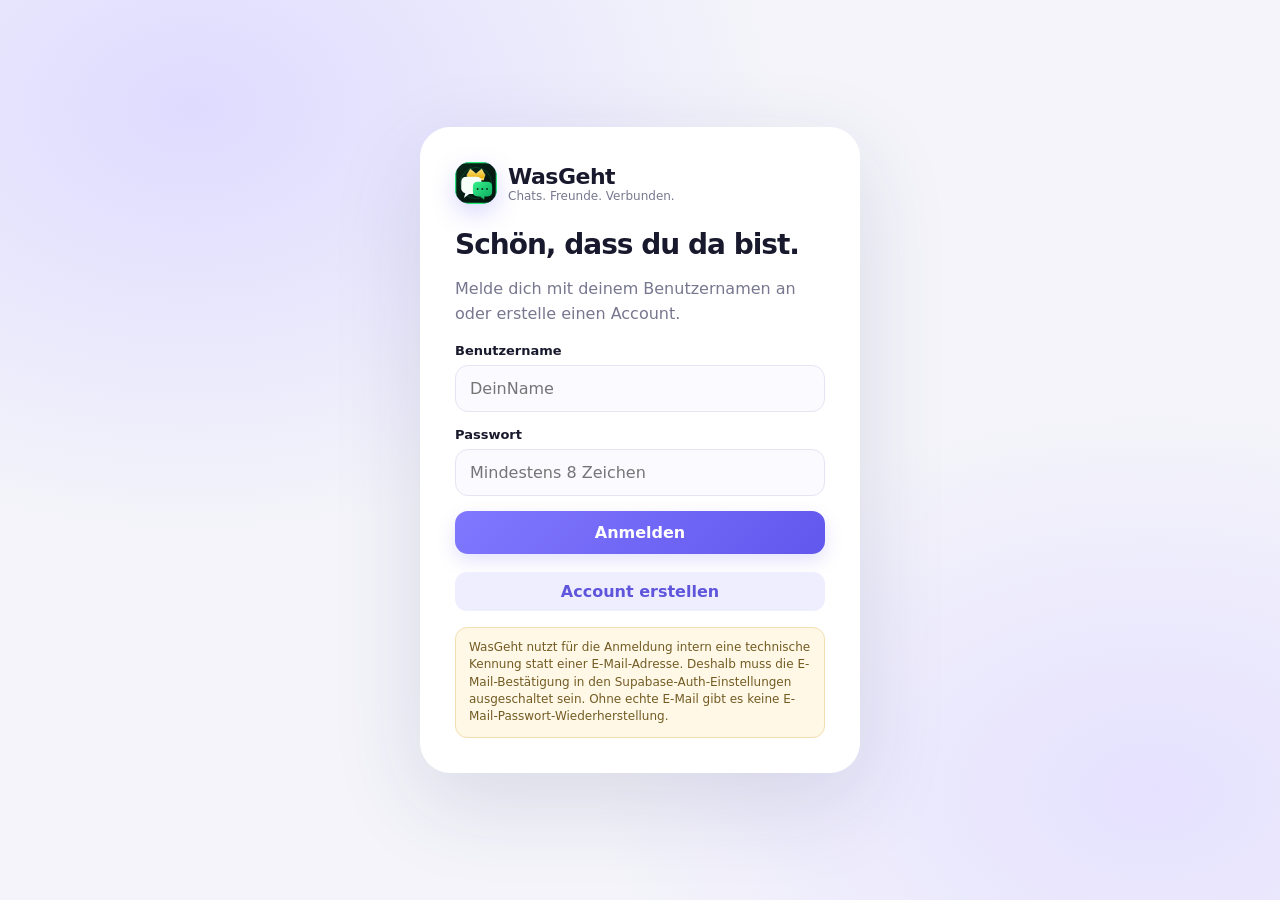
==== commit 01011309: "Connect WasGeht to NEXYRON and apply professional redesign" ====
--- a/index.html
+++ b/index.html
@@ -3,7 +3,7 @@
 <head>
 <meta charset="utf-8">
 <meta name="viewport" content="width=device-width,initial-scale=1,viewport-fit=cover">
-<meta name="theme-color" content="#12845a">
+<meta name="theme-color" content="#17172b">
 <meta name="description" content="WasGeht – Chats. Freunde. Verbunden.">
 <link rel="icon" type="image/svg+xml" href="./icon.svg?v=4">
 <link rel="apple-touch-icon" sizes="180x180" href="./icon.svg?v=4">
@@ -96,6 +96,73 @@
 .emoji-grid{display:grid;grid-template-columns:repeat(8,minmax(0,1fr));gap:5px}
 .emoji-grid button{background:#f0f7f2;border-radius:10px;min-height:40px;font-size:22px}
 @media(max-width:480px){.emoji-grid{grid-template-columns:repeat(6,minmax(0,1fr))}}
+/* Premium call experience */
+.call-overlay{background:radial-gradient(ellipse at 50% -10%,#1b6045 0%,#0b2118 48%,#06130e 100%);padding:clamp(10px,2.5vw,28px);overflow:auto;justify-content:center}
+.call-shell{width:min(1180px,100%);min-height:min(760px,100%);display:flex;flex-direction:column;gap:14px;margin:auto}
+.call-topbar{display:flex;align-items:center;justify-content:space-between;gap:12px;padding:6px 4px;color:#fff}
+.call-brand{display:flex;align-items:center;gap:12px;min-width:0}
+.call-brand-icon{width:46px;height:46px;border-radius:16px;display:grid;place-items:center;background:linear-gradient(145deg,#2de39a,#08784e);font-size:22px;font-weight:950;box-shadow:0 8px 28px #1bd58b35}
+.call-topbar h2{font-size:clamp(18px,2.5vw,25px);margin:0;letter-spacing:-.5px}
+.call-topbar p{font-size:13px;color:#a9c8b8;margin:5px 0 0}
+.call-live{font-size:10px;letter-spacing:1.2px;color:#d4f8e6;background:#ffffff12;border:1px solid #ffffff20;border-radius:30px;padding:8px 11px;white-space:nowrap}
+.call-live i{display:inline-block;width:7px;height:7px;background:#42e49a;border-radius:50%;margin-right:6px;box-shadow:0 0 12px #42e49a}
+.call-stage{flex:1;min-height:220px;background:#071a12a8;border:1px solid #ffffff16;border-radius:26px;padding:clamp(8px,1.5vw,18px);box-shadow:0 20px 70px #0005}
+.call-videos{width:100%;max-width:none;min-height:220px;height:100%;align-items:center;gap:14px;flex-wrap:wrap}
+.call-videos>video{width:min(47%,540px);height:min(62vh,520px);max-height:none;min-height:180px;object-fit:cover;background:linear-gradient(145deg,#183d2c,#091a12);border:1px solid #ffffff24;border-radius:20px;box-shadow:0 10px 35px #0004}
+.call-videos>audio{display:none}
+.group-call-videos{display:grid;grid-template-columns:repeat(auto-fit,minmax(min(100%,230px),1fr));align-content:center;gap:14px;width:100%;max-width:none;max-height:none;overflow-y:auto;padding:4px}
+.group-call-tile{width:100%;min-width:0;aspect-ratio:16/10;border:1px solid #ffffff24;background:linear-gradient(145deg,#183d2c,#091a12);border-radius:20px;box-shadow:0 10px 35px #0004}
+.group-call-tile video{width:100%;height:100%;object-fit:cover}
+.group-call-tile video[hidden]{display:none}
+.group-call-tile span{left:12px;bottom:12px;padding:7px 11px;border:1px solid #ffffff20;border-radius:10px;background:#06150fcf;font-size:12px;font-weight:700}
+.call-footer{display:flex;justify-content:center;align-items:center;gap:clamp(12px,4vw,38px);padding:8px 10px 4px}
+.call-control{display:grid;justify-items:center;gap:6px;color:#b7d2c4;font-size:11px}
+.call-control button{width:54px;height:54px;border-radius:18px;background:#ffffff18;border:1px solid #ffffff22;color:#fff;font-size:21px;box-shadow:0 5px 18px #0003}
+.call-control button:hover{background:#ffffff2c}
+.call-control button.control-off{background:#9d3540;border-color:#f17c83}
+.call-control .hang{background:#df424b;border-color:#ff7b81}
+.call-control .hang:hover{background:#c72d39}
+@media(max-width:650px){.call-overlay{padding:10px}.call-shell{gap:9px}.call-stage{border-radius:18px;padding:7px}.call-videos{min-height:180px;gap:8px}.call-videos>video{width:100%;height:min(38vh,310px);min-height:145px}.group-call-videos{grid-template-columns:repeat(auto-fit,minmax(145px,1fr));gap:8px}.group-call-tile{border-radius:14px}.call-footer{gap:clamp(8px,3vw,20px)}.call-control button{width:48px;height:48px;border-radius:16px}.call-control span{font-size:10px}}
+@media(orientation:landscape) and (max-height:600px){.call-overlay{padding:7px 14px}.call-shell{min-height:0;gap:5px}.call-topbar{padding:0}.call-brand-icon{width:35px;height:35px;border-radius:11px}.call-topbar h2{font-size:17px}.call-topbar p{font-size:11px;margin-top:2px}.call-stage{min-height:0;padding:6px;border-radius:15px}.call-videos{min-height:0;flex-wrap:nowrap}.call-videos>video{width:min(44%,480px);height:48vh;min-height:120px}.group-call-videos{grid-template-columns:repeat(auto-fit,minmax(150px,1fr));max-height:52vh}.group-call-tile{aspect-ratio:16/9}.call-footer{padding:0;gap:16px}.call-control{gap:2px}.call-control button{width:40px;height:40px;border-radius:13px;font-size:17px}}
+</style>
+
+<style id="wasgeht-2026-redesign">
+:root{--green:#7068f5;--green2:#9b8cff;--mint:#eeedff;--bg:#f4f4fa;--ink:#19192d;--muted:#77778f;--line:#e7e6f1;--white:#fff;--shadow:0 22px 70px rgba(30,25,80,.12)}
+html,body{background:var(--bg);color:var(--ink)}
+.auth-wrap{background:radial-gradient(ellipse at 15% 12%,#dedbff 0,transparent 38%),radial-gradient(ellipse at 90% 88%,#e5e1ff 0,transparent 34%),#f4f4fa}
+.auth-card{border:1px solid #ffffff;border-radius:30px;box-shadow:0 28px 90px rgba(42,35,104,.13);padding:34px}
+.brand-mark{background:linear-gradient(145deg,#a69cff,#6257ed);box-shadow:0 9px 25px #766df344}
+.primary{background:linear-gradient(135deg,#8178ff,#6257ed);box-shadow:0 7px 18px #6e63ee30}
+.primary:hover{background:linear-gradient(135deg,#7168f2,#5549dc)}
+.secondary{background:#efeeff;color:#5f56dc}
+.field input,.field textarea,.searchbox,.composer textarea{background:#fafaff;border-color:#e6e4f4}
+.field input:focus,.field textarea:focus,.searchbox:focus{border-color:#8c83ff;box-shadow:0 0 0 4px #8178ff20}
+#app{background:#f8f8fc}
+.rail{background:#19192e;border-right:0;color:#f5f4ff;padding:22px 15px}
+.rail .brand{padding:2px 10px 28px}
+.rail .tagline,.rail .muted,.rail .user-mini{color:#aaa9c7}
+.rail .nav button{color:#b8b7d0;border-radius:13px}
+.rail .nav button.active,.rail .nav button:hover{background:#343252;color:#fff}
+.rail .nav button.active .ico{color:#aaa2ff}
+.rail-bottom{border-color:#363550}
+.rail-bottom .avatar{background:#38365b;color:#c7c2ff}
+.list-panel{background:#fff;border-color:#ecebf4}
+.list-head{padding:25px 21px 16px}
+.list-head h2,.section-view h2{letter-spacing:-.9px}
+.list-item{border-radius:14px}
+.list-item:hover,.list-item.selected{background:#f0efff}
+.list-item .avatar{background:#eeedff;color:#6259df}
+.main{background:#f5f5fb}
+.empty-mark{background:#eeedff;color:#6b62ed;border-radius:28px}
+.chat-head,.composer{background:#fff;border-color:#e9e8f2}
+.bubble{border-color:#ecebf4;box-shadow:0 4px 15px #24204d08}
+.mine .bubble{background:#efeeff;border-color:#e4e1ff}
+.bubble .sender{color:#6259df}
+.card{border-color:#eae9f3;border-radius:19px;box-shadow:0 7px 24px #24204d08}
+.pill{background:#efeeff;color:#6259df}
+.status-card{background:linear-gradient(145deg,#efeeff,#fafaff);border-color:#e6e3ff}
+.modal{border:1px solid #eceaf8;box-shadow:0 25px 90px #15132d40}
+@media(max-width:850px){.rail{background:#19192e}.list-panel{background:#fff}.chat-head{background:#fff}.composer{background:#fff}}
 </style>
 </head>
 <body>
@@ -137,15 +204,17 @@
 </div>
 <div id="modalRoot"></div>
 <div id="callOverlay" class="call-overlay hidden">
-  <h2 id="callTitle">Anruf</h2><p id="callState">Verbinde …</p>
-  <div class="call-videos"><video id="remoteVideo" autoplay playsinline></video><video id="localVideo" autoplay muted playsinline></video><audio id="remoteAudio" autoplay playsinline></audio><div id="groupCallVideos" class="group-call-videos hidden"></div></div>
-  <div class="call-buttons"><button id="muteCall" title="Mikrofon">🎙</button><button id="cameraCall" title="Kamera">📷</button><button id="flipCameraCall" title="Vordere/rückwärtige Kamera wechseln" class="hidden">🔄</button><button class="hang" id="hangupCall" title="Auflegen">☎</button></div>
+  <div class="call-shell">
+    <header class="call-topbar"><div class="call-brand"><span class="call-brand-icon">W</span><div><h2 id="callTitle">Videoanruf</h2><p id="callState">Verbindung wird hergestellt …</p></div></div><span class="call-live"><i></i> LIVE</span></header>
+    <div class="call-stage"><div class="call-videos"><video id="remoteVideo" autoplay playsinline></video><video id="localVideo" autoplay muted playsinline></video><audio id="remoteAudio" autoplay playsinline></audio><div id="groupCallVideos" class="group-call-videos hidden"></div></div></div>
+    <footer class="call-footer"><div class="call-control"><button id="muteCall" title="Mikrofon stummschalten">🎙</button><span>Mikrofon</span></div><div class="call-control"><button id="cameraCall" title="Kamera ein-/ausschalten">📷</button><span>Kamera</span></div><div class="call-control"><button id="flipCameraCall" title="Kamera wechseln" class="hidden">🔄</button><span>Kamera drehen</span></div><div class="call-control"><button id="enableCallAudio" title="Ton aktivieren">🔊</button><span>Ton aktivieren</span></div><div class="call-control"><button class="hang" id="hangupCall" title="Anruf beenden">☎</button><span>Beenden</span></div></footer>
+  </div>
 </div>
 <div id="toast" class="toast hidden"></div>
 <script type="module">
 import { createClient } from 'https://esm.sh/@supabase/supabase-js@2.57.0';
-const SB_URL='https://puddgzxqekteblmlpiqv.supabase.co';
-const SB_KEY='sb_publishable_PVR0CA2g2AXgzoUDnAE_pg_GkWb5LRb';
+const SB_URL='https://xbefkwirfijxglgoogrn.supabase.co';
+const SB_KEY='sb_publishable_3hsQ2uEpBBYOQ2rh44J2BQ_6mt9md6T';
 const sb=createClient(SB_URL,SB_KEY);
 const WG_VAPID_PUBLIC='BH-av83oXzQF0NmSt3saZAVzyLozLDl79BFtCoHfQl2eJWdtP-WQ08BC9xrQEPeW8ZlGhfqgwBIKeuTMqiGny0A';
 function urlBase64ToUint8Array(s){const pad='='.repeat((4-s.length%4)%4);const raw=atob((s+pad).replace(/-/g,'+').replace(/_/g,'/'));return Uint8Array.from([...raw].map(ch=>ch.charCodeAt(0)))}
@@ -247,7 +316,7 @@
 }
 async function heartbeat(){if(!state.user?.id)return;try{await sb.rpc('wg_heartbeat')}catch(e){console.warn('Heartbeat fehlgeschlagen:',e?.message||e)}}
 $('#logout').addEventListener('click',async()=>{await sb.auth.signOut();location.reload()});
-function subscribeGlobal(){if(!state.user?.id)return;if(state.globalChannel)sb.removeChannel(state.globalChannel);state.globalChannel=sb.channel('wg-global-'+state.user.id).on('postgres_changes',{event:'INSERT',schema:'public',table:'wg_friend_requests',filter:'receiver_id=eq.'+state.user.id},()=>{if(state.view==='contacts')loadView('contacts');toast('Neue Kontaktanfrage')}).on('postgres_changes',{event:'INSERT',schema:'public',table:'wg_group_join_requests'},()=>{if(state.view==='groups')loadView('groups')}).on('postgres_changes',{event:'INSERT',schema:'public',table:'wg_messages'},async payload=>{const m=payload.new;if(!m||m.sender_id===state.user.id)return;const muted=(await sb.from('wg_conversation_settings').select('muted').eq('user_id',state.user.id).eq('conversation_id',m.conversation_id).maybeSingle()).data?.muted;if(muted)return;if(state.conversation?.id!==m.conversation_id){toast('Neue Nachricht erhalten');if(document.hidden&&'Notification'in window&&Notification.permission==='granted'){const reg=await navigator.serviceWorker?.ready;reg?.showNotification('WasGeht · Neue Nachricht',{body:m.body||'Du hast einen Anhang erhalten.',icon:'./icon.svg',tag:'wg-'+m.conversation_id})}}}).subscribe()}
+function subscribeGlobal(){if(!state.user?.id)return;if(state.globalChannel)sb.removeChannel(state.globalChannel);state.globalChannel=sb.channel('wg-global-'+state.user.id).on('postgres_changes',{event:'INSERT',schema:'public',table:'wg_friend_requests',filter:'receiver_id=eq.'+state.user.id},()=>{if(state.view==='contacts')loadView('contacts');toast('Neue Kontaktanfrage')}).on('postgres_changes',{event:'INSERT',schema:'public',table:'wg_group_join_requests'},()=>{if(state.view==='groups')loadView('groups')}).on('postgres_changes',{event:'INSERT',schema:'public',table:'wg_messages'},async payload=>{const m=payload.new;if(!m||m.sender_id===state.user.id)return;const muted=(await sb.from('wg_conversation_settings').select('muted').eq('user_id',state.user.id).eq('conversation_id',m.conversation_id).maybeSingle()).data?.muted;if(muted)return;if(state.conversation?.id!==m.conversation_id){toast('Neue Nachricht erhalten');if(document.hidden&&'Notification'in window&&Notification.permission==='granted'){const reg=await navigator.serviceWorker?.ready;const {data:sender}=await sb.from('wg_profiles').select('username').eq('user_id',m.sender_id).maybeSingle();const {data:conv}=await sb.from('wg_conversations').select('title,kind').eq('id',m.conversation_id).maybeSingle();reg?.showNotification(sender?.username||'WasGeht',{body:(conv?.kind==='group'?(conv.title||'Gruppe')+' · ':'')+(m.body||'Du hast einen Anhang erhalten.'),icon:'./icon.svg',badge:'./icon.svg',tag:'wg-'+m.conversation_id,timestamp:m.created_at?new Date(m.created_at).getTime():Date.now(),data:{url:'/?conversation='+encodeURIComponent(m.conversation_id)}})}}}).subscribe()}
 $('#nav').addEventListener('click',e=>{const b=e.target.closest('button[data-view]');if(!b)return;loadView(b.dataset.view)});
 function setNav(view){$('#nav').querySelectorAll('button').forEach(b=>b.classList.toggle('active',b.dataset.view===view))}
 function titleFor(view){return ({chats:'Chats',contacts:'Kontakte',groups:'Gruppen',status:'Status',profile:'Profil',admin:'Admin'})[view]||'WasGeht'}
@@ -701,9 +770,37 @@
  channel.readyPromise=new Promise((resolve,reject)=>{let done=false;const timer=setTimeout(()=>{if(!done){done=true;reject(new Error('Anrufkanal antwortet nicht.'))}},10000);channel.subscribe(status=>{if(done)return;if(status==='SUBSCRIBED'){done=true;clearTimeout(timer);resolve(channel)}else if(['CHANNEL_ERROR','TIMED_OUT','CLOSED'].includes(status)){done=true;clearTimeout(timer);reject(new Error('Anrufkanal: '+status))}})});channel.readyPromise.catch(()=>{});
 }
 function groupSend(payload){const ch=state.groupCallChannel||state.incomingCallChannel;if(ch)ch.send({type:'broadcast',event:'group-call',payload})}
-function addGroupCallTile(id,label,stream,isLocal=false){const root=$('#groupCallVideos');let tile=document.getElementById('group-tile-'+id);if(!tile){tile=document.createElement('div');tile.className='group-call-tile'+(isLocal?' group-call-local':'');tile.id='group-tile-'+id;const v=document.createElement('video');v.autoplay=true;v.playsInline=true;v.muted=!!isLocal;const cap=document.createElement('span');cap.textContent=label;tile.append(v,cap);root.append(tile)}const v=tile.querySelector('video');if(v.srcObject!==stream)v.srcObject=stream;v.play().catch(()=>{})}
+async function enableCallAudio(){
+ const players=[...document.querySelectorAll('#remoteAudio,#groupCallVideos audio')].filter(a=>a.srcObject&&!a.muted);
+ const results=await Promise.allSettled(players.map(a=>a.play()));
+ if(results.some(r=>r.status==='rejected'))toast('Ton konnte nicht gestartet werden. Prüfe die Lautstärke- und Browser-Einstellungen.');
+ else toast('Anruf-Ton ist aktiviert.');
+}
+$('#enableCallAudio').addEventListener('click',enableCallAudio);
+function addGroupCallTile(id,label,stream,isLocal=false){
+ const root=$('#groupCallVideos');let tile=document.getElementById('group-tile-'+id);
+ if(!tile){tile=document.createElement('div');tile.className='group-call-tile'+(isLocal?' group-call-local':'');tile.id='group-tile-'+id;
+  const v=document.createElement('video');v.autoplay=true;v.playsInline=true;v.muted=true;
+  const audio=document.createElement('audio');audio.autoplay=true;audio.playsInline=true;audio.muted=!!isLocal;audio.volume=1;
+  const cap=document.createElement('span');cap.textContent=label;tile.append(v,audio,cap);root.append(tile);
+ }
+ const v=tile.querySelector('video'),audio=tile.querySelector('audio');
+ v.srcObject=stream;v.hidden=!stream.getVideoTracks().length;
+ audio.srcObject=stream;audio.muted=!!isLocal;
+ if(stream.getVideoTracks().length)v.play().catch(()=>{});
+ if(!isLocal&&stream.getAudioTracks().length)audio.play().catch(()=>{$('#callState').textContent='Tippe auf den Bildschirm, um den Gruppen-Ton zu aktivieren';});
+}
 function closeGroupPeer(id){const p=state.groupCall?.peers?.[id];if(!p)return;try{p.pc.close()}catch{}delete state.groupCall.peers[id];document.getElementById('group-tile-'+id)?.remove()}
-async function createGroupPeer(id,offer,name){if(!state.groupCall)throw new Error('Kein Gruppenanruf aktiv.');if(state.groupCall.peers[id])return state.groupCall.peers[id].pc;const pc=new RTCPeerConnection({iceServers:await getCallIceServers()});const p={pc,pending:[]};state.groupCall.peers[id]=p;state.groupCall.stream.getTracks().forEach(t=>pc.addTrack(t,state.groupCall.stream));pc.onicecandidate=e=>{if(e.candidate)groupSend({type:'signal',signal:'candidate',from:state.user.id,to:id,candidate:e.candidate})};pc.ontrack=e=>{const stream=e.streams?.[0]||p.remoteStream||(p.remoteStream=new MediaStream());if(!stream.getTracks().some(t=>t.id===e.track.id))stream.addTrack(e.track);p.remoteStream=stream;addGroupCallTile(id,name,stream)};pc.onconnectionstatechange=()=>{if(['failed','closed'].includes(pc.connectionState))closeGroupPeer(id)};if(offer){const o=await pc.createOffer();await pc.setLocalDescription(o);groupSend({type:'signal',signal:'offer',from:state.user.id,to:id,description:pc.localDescription})}return pc}
+async function createGroupPeer(id,offer,name){if(!state.groupCall)throw new Error('Kein Gruppenanruf aktiv.');if(state.groupCall.peers[id])return state.groupCall.peers[id].pc;const pc=new RTCPeerConnection({iceServers:await getCallIceServers()});const p={pc,pending:[]};state.groupCall.peers[id]=p;state.groupCall.stream.getTracks().forEach(t=>pc.addTrack(t,state.groupCall.stream));pc.onicecandidate=e=>{if(e.candidate)groupSend({type:'signal',signal:'candidate',from:state.user.id,to:id,candidate:e.candidate})};pc.ontrack=e=>{
+  const stream=e.streams?.[0]||p.remoteStream||(p.remoteStream=new MediaStream());
+  if(!stream.getTracks().some(t=>t.id===e.track.id))stream.addTrack(e.track);
+  p.remoteStream=stream;addGroupCallTile(id,name,stream);
+  e.track.onunmute=()=>{addGroupCallTile(id,name,stream);const audio=document.getElementById('group-tile-'+id)?.querySelector('audio');audio?.play().catch(()=>{$('#callState').textContent='Bitte Gruppen-Ton durch Tippen aktivieren';});};
+ };
+ pc.onconnectionstatechange=()=>{
+  if(pc.connectionState==='connected')$('#callState').textContent='Gruppenanruf · '+(Object.keys(state.groupCall?.peers||{}).length+1)+' Teilnehmer verbunden';
+  if(['failed','closed'].includes(pc.connectionState))closeGroupPeer(id);
+ };if(offer){const o=await pc.createOffer();await pc.setLocalDescription(o);groupSend({type:'signal',signal:'offer',from:state.user.id,to:id,description:pc.localDescription})}return pc}
 async function switchCallCamera(){
  const group=state.groupCall,call=state.call;
  const current=group?.stream||call?.stream;
@@ -732,7 +829,7 @@
   toast(nextFacing==='environment'?'Rückkamera aktiviert':'Frontkamera aktiviert');
  }catch(e){toast('Kamerawechsel nicht möglich: '+(e?.message||'Kameraberechtigung prüfen.'))}
 }
-function setupGroupCallControls(){$('#flipCameraCall').classList.toggle('hidden',!state.groupCall?.video);$('#flipCameraCall').onclick=switchCallCamera;$('#hangupCall').onclick=()=>endGroupCall(true);$('#muteCall').textContent='🎙';$('#cameraCall').textContent=state.groupCall.video?'📷':'🚫';$('#muteCall').onclick=()=>{const t=state.groupCall?.stream.getAudioTracks()[0];if(t)t.enabled=!t.enabled;$('#muteCall').textContent=t?.enabled?'🎙':'🔇'};$('#cameraCall').onclick=()=>{const t=state.groupCall?.stream.getVideoTracks()[0];if(t)t.enabled=!t.enabled;$('#cameraCall').textContent=t?.enabled?'📷':'🚫'}}
+function setupGroupCallControls(){$('#flipCameraCall').classList.toggle('hidden',!state.groupCall?.video);$('#flipCameraCall').onclick=switchCallCamera;$('#hangupCall').onclick=()=>endGroupCall(true);$('#muteCall').textContent='🎙';$('#cameraCall').textContent=state.groupCall.video?'📷':'🚫';$('#muteCall').onclick=()=>{const t=state.groupCall?.stream.getAudioTracks()[0];if(t)t.enabled=!t.enabled;$('#muteCall').textContent=t?.enabled?'🎙':'🔇';$('#muteCall').classList.toggle('control-off',!t?.enabled)};$('#cameraCall').onclick=()=>{const t=state.groupCall?.stream.getVideoTracks()[0];if(t)t.enabled=!t.enabled;$('#cameraCall').textContent=t?.enabled?'📷':'🚫';$('#cameraCall').classList.toggle('control-off',!t?.enabled)}}
 async function startGroupCall(video){if(!state.conversation||state.conversation.kind!=='group')return;if(state.groupCall||state.call){toast('Du bist bereits in einem Anruf.');return}try{const ch=state.incomingCallChannel;if(!ch)throw new Error('Gruppenchat bitte neu öffnen.');await ch.readyPromise;const stream=await navigator.mediaDevices.getUserMedia({audio:{echoCancellation:true,noiseSuppression:true,autoGainControl:true},video});state.groupCall={stream,video,peers:{}};state.groupCallChannel=ch;$('#remoteVideo').style.display='none';$('#localVideo').style.display='none';$('#remoteAudio').style.display='none';$('#groupCallVideos').classList.remove('hidden');$('#groupCallVideos').innerHTML='';$('#callOverlay').classList.remove('hidden');$('#flipCameraCall').classList.toggle('hidden',!video);$('#flipCameraCall').onclick=switchCallCamera;$('#callTitle').textContent=video?'Video-Gruppenanruf':'Gruppen-Sprachanruf';$('#callState').textContent='Warte auf Gruppenmitglieder …';addGroupCallTile('local',state.profile?.username||'Du',stream,true);setupGroupCallControls();const {data:invite,error:inviteError}=await sb.from('wg_messages').insert({conversation_id:state.conversation.id,sender_id:state.user.id,body:video?'__WG_GROUP_CALL_INVITE_VIDEO__':'__WG_GROUP_CALL_INVITE_AUDIO__',message_type:'system'}).select('id').single();if(inviteError)throw inviteError;sendPushForMessage(invite.id);groupSend({type:'invite',from:state.user.id,username:state.profile?.username||'Ein Gruppenmitglied',video});toast('Gruppenanruf gestartet.')}catch(e){toast('Start fehlgeschlagen: '+(e?.message||'Mikrofon/Kamera prüfen.'));if(state.groupCall)await endGroupCall(false)}}
 async function joinGroupCall(video){if(!state.conversation||state.conversation.kind!=='group'||state.groupCall)return;try{const ch=state.incomingCallChannel;if(!ch)throw new Error('Gruppenchat neu öffnen.');await ch.readyPromise;const stream=await navigator.mediaDevices.getUserMedia({audio:{echoCancellation:true,noiseSuppression:true,autoGainControl:true},video});state.groupCall={stream,video,peers:{}};state.groupCallChannel=ch;$('#remoteVideo').style.display='none';$('#localVideo').style.display='none';$('#remoteAudio').style.display='none';$('#groupCallVideos').classList.remove('hidden');$('#groupCallVideos').innerHTML='';$('#callOverlay').classList.remove('hidden');$('#callTitle').textContent=video?'Video-Gruppenanruf':'Gruppen-Sprachanruf';$('#callState').textContent='Verbinde Gruppenmitglieder …';addGroupCallTile('local',state.profile?.username||'Du',stream,true);setupGroupCallControls();groupSend({type:'join',from:state.user.id,username:state.profile?.username||'Teilnehmer'})}catch(e){toast('Beitreten fehlgeschlagen: '+(e?.message||'Mikrofon/Kamera prüfen.'));if(state.groupCall)await endGroupCall(false)}}
 async function endGroupCall(sendLeave){const c=state.groupCall;if(!c)return;if(sendLeave)groupSend({type:'leave',from:state.user.id});Object.keys(c.peers).forEach(closeGroupPeer);c.stream?.getTracks().forEach(t=>t.stop());state.groupCall=null;state.groupCallChannel=null;$('#groupCallVideos').innerHTML='';$('#groupCallVideos').classList.add('hidden');$('#callOverlay').classList.add('hidden');$('#remoteVideo').style.display='';$('#localVideo').style.display='';$('#remoteAudio').style.display=''}
@@ -764,7 +861,7 @@
      $('#remoteVideo').play().catch(()=>{});
      $('#callState').textContent='Verbunden';
     };
-    $('#localVideo').srcObject=null;$('#remoteVideo').srcObject=null;$('#remoteAudio').srcObject=null;$('#remoteVideo').muted=true;$('#localVideo').muted=true;$('#localVideo').style.display=payload.video?'block':'none';$('#remoteVideo').style.display=payload.video?'block':'none';
+    $('#localVideo').srcObject=null;$('#remoteVideo').srcObject=null;$('#remoteAudio').srcObject=null;$('#remoteVideo').muted=true;$('#localVideo').muted=true;$('#localVideo').style.display=payload.video?'block':'none';$('#remoteVideo').style.display=payload.video?'block':'none';$('#flipCameraCall').classList.toggle('hidden',!payload.video);$('#flipCameraCall').onclick=switchCallCamera;
      await pc.setRemoteDescription(payload.description);
     for(const candidate of (state.pendingCallCandidates||[]).splice(0))await pc.addIceCandidate(candidate);
     const stream=await navigator.mediaDevices.getUserMedia({audio:{echoCancellation:true,noiseSuppression:true,autoGainControl:true},video:!!payload.video});
@@ -776,8 +873,8 @@
     $('#localVideo').style.display=payload.video?'block':'none';$('#remoteVideo').style.display=payload.video?'block':'none';
     $('#callOverlay').classList.remove('hidden');$('#callTitle').textContent=payload.video?'Videoanruf':'Sprachanruf';$('#callState').textContent='Verbinde …';
     $('#hangupCall').onclick=()=>endCall(true);
-    $('#muteCall').onclick=()=>{const t=stream.getAudioTracks()[0];if(t)t.enabled=!t.enabled;$('#muteCall').textContent=t?.enabled?'🎙':'🔇'};
-    $('#cameraCall').onclick=()=>{const t=stream.getVideoTracks()[0];if(t)t.enabled=!t.enabled;$('#cameraCall').textContent=t?.enabled?'📷':'🚫'};
+    $('#muteCall').onclick=()=>{const t=stream.getAudioTracks()[0];if(t)t.enabled=!t.enabled;$('#muteCall').textContent=t?.enabled?'🎙':'🔇';$('#muteCall').classList.toggle('control-off',!t?.enabled)};
+    $('#cameraCall').onclick=()=>{const t=stream.getVideoTracks()[0];if(t)t.enabled=!t.enabled;$('#cameraCall').textContent=t?.enabled?'📷':'🚫';$('#cameraCall').classList.toggle('control-off',!t?.enabled)};
    }else if(payload.description.type==='answer'&&state.call?.pc){
     await state.call.pc.setRemoteDescription(payload.description);
     for(const candidate of state.call.pendingCandidates.splice(0))await state.call.pc.addIceCandidate(candidate);
@@ -820,9 +917,8 @@
   const stream=await navigator.mediaDevices.getUserMedia({audio:{echoCancellation:true,noiseSuppression:true,autoGainControl:true},video});
   const pc=new RTCPeerConnection({iceServers:await getCallIceServers()});
   stream.getTracks().forEach(t=>pc.addTrack(t,stream));
-  let channel=state.incomingCallChannel||sb.channel('wg-call-'+state.conversation.id,{config:{broadcast:{self:false}}});
   if(state.incomingCallChannel)sb.removeChannel(state.incomingCallChannel);
-  channel=sb.channel('wg-call-'+state.conversation.id,{config:{broadcast:{self:false}}});
+  const channel=sb.channel('wg-call-'+state.conversation.id,{config:{broadcast:{self:false}}});
   state.incomingCallChannel=channel;
   const conversationId=state.conversation.id;
   const {data:invite,error:inviteError}=await sb.from('wg_messages').insert({conversation_id:conversationId,sender_id:state.user.id,body:video?'__WG_CALL_INVITE_VIDEO__':'__WG_CALL_INVITE_AUDIO__',message_type:'system'}).select('id').single();
@@ -852,8 +948,8 @@
   });
   await new Promise((resolve,reject)=>{const timer=setTimeout(()=>reject(new Error('Anrufkanal konnte nicht verbunden werden.')),10000);channel.subscribe(status=>{if(status==='SUBSCRIBED'){clearTimeout(timer);resolve()}})});
   $('#hangupCall').onclick=()=>endCall(true);
-  $('#muteCall').onclick=()=>{const t=stream.getAudioTracks()[0];if(t)t.enabled=!t.enabled;$('#muteCall').textContent=t?.enabled?'🎙':'🔇'};
-  $('#cameraCall').onclick=()=>{const t=stream.getVideoTracks()[0];if(t)t.enabled=!t.enabled;$('#cameraCall').textContent=t?.enabled?'📷':'🚫'};
+  $('#muteCall').onclick=()=>{const t=stream.getAudioTracks()[0];if(t)t.enabled=!t.enabled;$('#muteCall').textContent=t?.enabled?'🎙':'🔇';$('#muteCall').classList.toggle('control-off',!t?.enabled)};
+  $('#cameraCall').onclick=()=>{const t=stream.getVideoTracks()[0];if(t)t.enabled=!t.enabled;$('#cameraCall').textContent=t?.enabled?'📷':'🚫';$('#cameraCall').classList.toggle('control-off',!t?.enabled)};
   loadMessages();
  }catch(e){toast('Mikrofon/Kamera nicht verfügbar: '+(e?.message||'Bitte Berechtigungen prüfen.'));if(state.call)await endCall(false)}
 }
